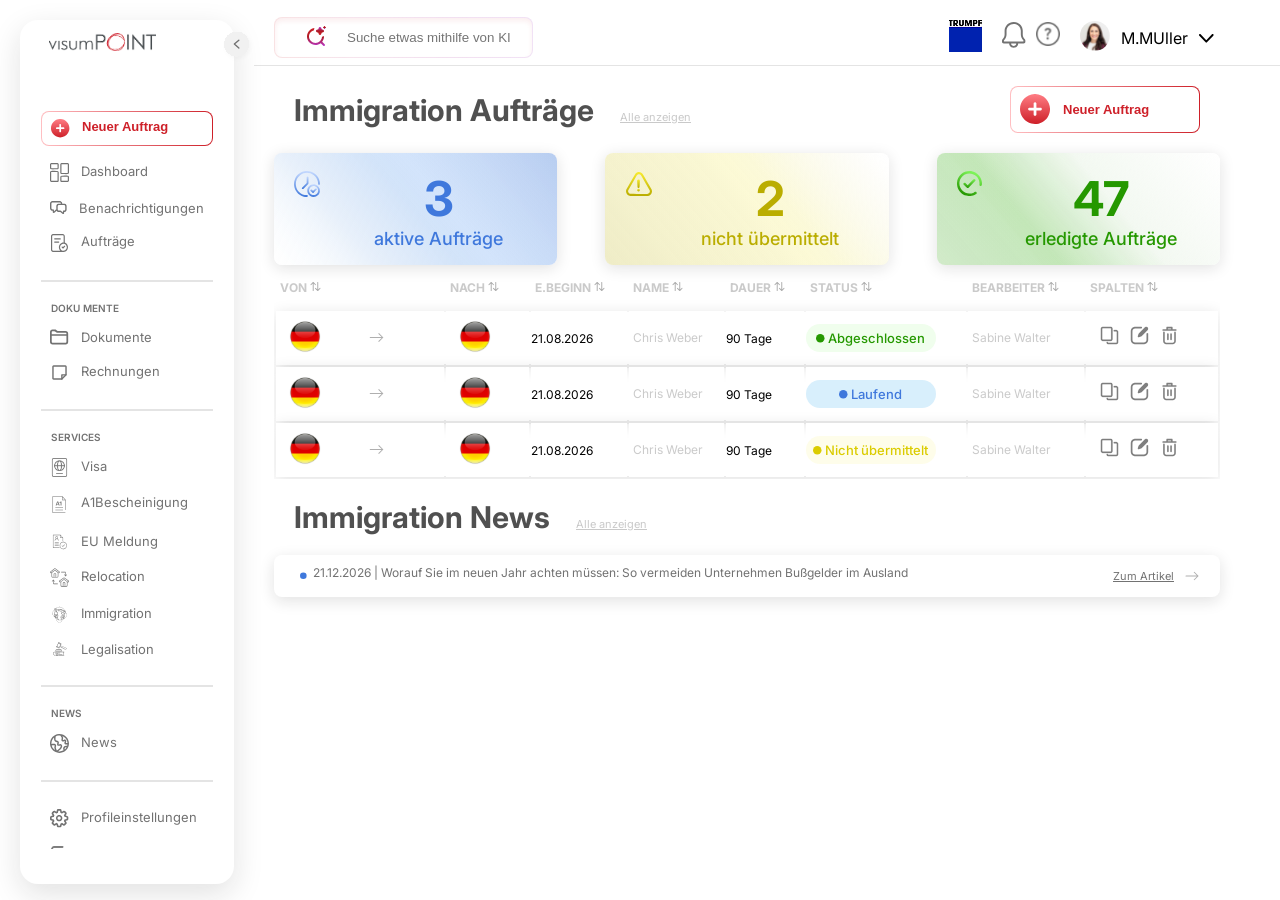
==== index.html @ 3f3a92ea "two page" ====
<!DOCTYPE html>
<html lang="en">
    <head>
        <meta charset="UTF-8">
        <meta name="viewport" content="width=device-width, initial-scale=1.0">
        <title>Visum_Point</title>
        <link rel="stylesheet" href="./assets/css/style.css">

    </head>
    <body class="inter">
        <div class="parent flex">
            <nav class="sidebar">
                <header class="flex">
                    <div class="logo"><img src="./assets/images/Title.png"
                            alt="logo">
                    </div>
                    <div class="close-logo"><img
                            src="./assets/images/closelogo.png"
                            alt="logo">
                    </div>
                    <i class="chevron"><img
                            src="./assets/images/Slider.svg"
                            alt></i>
                </header>
                <div class="menu">
                    <a href="/">
                        <button class="btn">
                            <img src="./assets/images/Vector.svg"
                                alt="dashboard">
                            <span class="ss toogle">Neuer Auftrag</span>
                        </button>
                    </a>
                    <div class="menu-links">
                        <ul>
                            <li>
                                <a href="/"><img
                                        src="./assets/images/dash.svg"
                                        alt="dashboard">
                                    <span class="ss toogle">Dashboard</span></a>
                            </li>
                            <li>
                                <a href="/"><img
                                        src="./assets/images/messages.svg"
                                        alt="dashboard">
                                    <span
                                        class="ss toogle">Benachrichtigungen</span></a>
                            </li>
                            <li>
                                <a href="/"><img
                                        src="./assets/images/checklist.svg"
                                        alt="dashboard">
                                    <span class="ss toogle">Aufträge</span></a>
                            </li>
                            <hr>
                            <p class="menu-title">DOKU <span
                                    class="toogle">MENTE</span></p>
                            <li>
                                <a href="/"><img
                                        src="./assets/images/file.svg"
                                        alt="dashboard">
                                    <span class="ss toogle">Dokumente</span></a>
                            </li>
                            <li>
                                <a href="/"><img
                                        src="./assets/images/NoteBlank.svg"
                                        alt="dashboard">
                                    <span
                                        class="ss toogle">Rechnungen</span></a>
                            </li>
                            <hr>
                            <p class="menu-title">SERVICES</p>
                            <li>
                                <a href="/"><img
                                        src="./assets/images/visabestimmungen.svg"
                                        alt="dashboard">
                                    <span class="ss toogle">Visa</span></a>
                            </li>
                            <li>
                                <a href="/"><img
                                        src="./assets/images/a1.svg"
                                        alt="dashboard">
                                    <span
                                        class="ss toogle">A1Bescheinigung</span></a>
                            </li>
                            <li>
                                <a href="/"><img
                                        src="./assets/images/eu-meldung.svg"
                                        alt="dashboard">
                                    <span class="ss toogle">EU
                                        Meldung</span></a>
                            </li>
                            <li>
                                <a href="/"><img
                                        src="./assets/images/relocation.svg"
                                        alt="dashboard">
                                    <span
                                        class="ss toogle">Relocation</span></a>
                            </li>
                            <li>
                                <a href="/"><img
                                        src="./assets/images/immigration.svg"
                                        alt="dashboard">
                                    <span
                                        class="ss toogle">Immigration</span></a>
                            </li>
                            <li>
                                <a href="/"><img
                                        src="./assets/images/legalisation.svg"
                                        alt="dashboard">
                                    <span
                                        class="ss toogle">Legalisation</span></a>
                            </li>
                            <hr>
                            <p class="menu-title">NEWS</p>
                            <li>
                                <a href="/"><img
                                        src="./assets/images/news.svg"
                                        alt="dashboard">
                                    <span class="ss toogle">News</span></a>
                            </li>

                        </ul>
                        <hr>
                        <ul>
                            <li>
                                <a href="/"><img
                                        src="./assets/images/einstellungen.svg"
                                        alt="dashboard">
                                    <span
                                        class="ss toogle">Profileinstellungen</span></a>
                            </li>
                            <li>
                                <a href="/"><img
                                        src="./assets/images/logout1.svg"
                                        alt="dashboard">
                                    <span class="ss toogle">Abmelden</span></a>
                            </li>
                        </ul>
                    </div>

                </div>
            </nav>
            <div class="container">

                <div class="search-head flex">
                    <div class="search">
                        <img class="s-img" src="./assets/images/Search-icon.svg"
                            alt="search">
                        <input class="search-field" type="text"
                            placeholder="Suche etwas mithilfe von KI">
                    </div>
                    <div class="info flex">
                        <div class="trumf">
                            <a href="/">
                                <img src="./assets/images/trump.png" alt>
                            </a>
                        </div>
                        <div class="info-icons flex">
                            <a href="/"><img src="./assets/images/Glocke.svg"
                                    alt="bell"></a>
                            <a href="/"><img src="./assets/images/FAQ.svg"
                                    alt="faq"></a>
                        </div>
                        <div class="info-bar flex">
                            <a href="/">
                                <img class="frame"
                                    src="./assets/images/Frame.svg" alt="frame">
                            </a>
                            <p>
                                M.MUller
                            </p>
                            <a href="/">
                                <img class="chev"
                                    src="./assets/images/Pfeil-unten.svg"
                                    alt="chevron">
                            </a>
                        </div>
                    </div>
                </div>
                <!-- search head end  -->
                <div class="container-content">
                    <div class="immi flex">
                        <div class="immi-text flex"><p>Immigration
                                Aufträge</p><a href="/">Alle anzeigen</a></div>
                        <div class="immi-btn">
                            <a href="/">
                                <button class="im-btn">
                                    <img src="./assets/images/Vector.svg"
                                        alt="dashboard">
                                    <span class="ss toogle">Neuer Auftrag</span>
                                </button>
                            </a>
                        </div>
                    </div>
                    <!-- cards  -->
                    <div class="cards">
                        <div class="card flex blue">
                            <div class="card-icon"><img
                                    src="./assets/images/time.svg" alt></div>
                            <div class="card-content">
                                <p class="card-num">3</p>
                                <p class="card-text">aktive Aufträge</p>
                            </div>
                        </div>
                        <div class="card flex yellow">
                            <div class="card-icon"><img
                                    src="./assets/images/actions.svg" alt></div>
                            <div class="card-content">
                                <p class="card-num">2</p>
                                <p class="card-text">nicht übermittelt</p>
                            </div>
                        </div>
                        <div class="card flex green">
                            <div class="card-icon"><img
                                    src="./assets/images/done.svg" alt></div>
                            <div class="card-content">
                                <p class="card-num">47</p>
                                <p class="card-text">erledigte Aufträge</p>
                            </div>
                        </div>
                    </div>
 <!-- cards end  -->
                <div class="table-container">

                    <table class="custom-table">

                        <thead>
                            <tr>
                                <th>VON <img src="./assets/images/sort1.svg"
                                        alt></th>
                                <th>NACH <img src="./assets/images/sort1.svg"
                                        alt></th>
                                <th>E.BEGINN <img
                                        src="./assets/images/sort1.svg"
                                        alt></th>
                                <th>NAME <img src="./assets/images/sort1.svg"
                                        alt></th>
                                <th>DAUER <img src="./assets/images/sort1.svg"
                                        alt></th>
                                <th>STATUS <img src="./assets/images/sort1.svg"
                                        alt></th>
                                <th>BEARBEITER <img
                                        src="./assets/images/sort1.svg"
                                        alt></th>
                                <th>SPALTEN <img src="./assets/images/sort1.svg"
                                        alt></th>
                            </tr>
                        </thead>

                        <tbody>

                            <tr>
                                <td class="flags">
                                    <img src="./assets/images/germany.svg"><img
                                        class="arow"
                                        src="./assets/images/arrowr.svg " alt>
                                </td>
                                <td class="flags">
                                    <img src="./assets/images/germany.svg">
                                </td>
                                <td>21.08.2026</td>
                                <td class="grey">Chris Weber</td>
                                <td>90 Tage</td>
                                <td><div class="status done"><img
                                            src="./assets/images/Ellipseg.svg"
                                            alt> Abgeschlossen</div></td>
                                <td class="grey">Sabine Walter</td>
                                <td class="actions">
                                    <i class="icon-t"><img
                                            src="./assets/images/duplicate.svg"
                                            alt="duplicate"></i>
                                    <i class="icon-t"><img
                                            src="./assets/images/edit.svg"
                                            alt="edit"></i>
                                    <i class="icon-t"><img
                                            src="./assets/images/delete.svg"
                                            alt="delete"></i>
                                </td>
                            </tr>
                            <tr>
                                <td class="flags">
                                    <img class="flag"
                                        src="./assets/images/germany.svg"><img
                                        class="arow"
                                        src="./assets/images/arrowr.svg " alt>
                                    <img src>
                                </td>
                                <td class="flags">
                                    <img src="./assets/images/germany.svg">
                                </td>
                                <td>21.08.2026</td>
                                <td class="grey">Chris Weber</td>
                                <td>90 Tage</td>
                                <td><div class="status running"><img
                                            src="./assets/images/Ellipseb.svg"
                                            alt> Laufend</div></td>
                                <td class="grey">Sabine Walter</td>
                                <td class="actions">
                                    <i class="icon-t"><img
                                            src="./assets/images/duplicate.svg"
                                            alt="duplicate"></i>
                                    <i class="icon-t"><img
                                            src="./assets/images/edit.svg"
                                            alt="edit"></i>
                                    <i class="icon-t"><img
                                            src="./assets/images/delete.svg"
                                            alt="delete"></i>
                                </td>
                            </tr>
                            <tr>
                                <td class="flags">
                                    <img src="./assets/images/germany.svg"><img
                                        class="arow"
                                        src="./assets/images/arrowr.svg " alt>
                                </td>
                                <td class="flags">
                                    <img src="./assets/images/germany.svg">
                                </td>
                                <td>21.08.2026</td>
                                <td class="grey">Chris Weber</td>
                                <td>90 Tage</td>
                                <td><div class="status pending"><img
                                            src="./assets/images/Ellipsep.svg"
                                            alt> Nicht übermittelt</div></td>
                                <td class="grey">Sabine Walter</td>
                                <td class="actions">
                                    <i class="icon-t"><img
                                            src="./assets/images/duplicate.svg"
                                            alt="duplicate"></i>
                                    <i class="icon-t"><img
                                            src="./assets/images/edit.svg"
                                            alt="edit"></i>
                                    <i class="icon-t"><img
                                            src="./assets/images/delete.svg"
                                            alt="delete"></i>
                                </td>
                            </tr>

                        </tbody>

                    </table>

                </div>
                <!-- news  -->
                <div class="immi flex">
                    <div class="immi-text flex"><p>Immigration
                            News</p><a href="/">Alle anzeigen</a></div>

                </div>
                <div class="news flex">
                    <div class="new flex">
                        <div class="news-text flex">
                        <img src="./assets/images/Ellipseb.svg" alt="">
                        <p>21.12.2026  |  Worauf Sie im neuen Jahr achten müssen: So vermeiden Unternehmen Bußgelder im Ausland </p>
                    </div>
                    <div class="news-link"><p>Zum Artikel</p><img src="./assets/images/arrowr.svg" alt=""></div>
                    </div>
                </div>
                </div>
               
            </div>
        </div>
    </body>
    <script src="./assets/js/script.js"></script>
</html>
---- assets/css/style.css ----
@import url("https://fonts.googleapis.com/css2?family=Inter:ital,opsz,wght@0,14..32,100..900;1,14..32,100..900&family=Work+Sans:ital,wght@0,100..900;1,100..900&display=swap");

* {
  padding: 0;
  margin: 0;
  box-sizing: border-box;
}
.flex {
  display: flex;
}
a {
  text-decoration: none;
}
/* Center alignment */
.center {
  text-align: center;
}
.inter {
  font-family: "Inter", sans-serif;
}
.sm {
  font-size: 14px;
}
.md {
  font-size: 16px;
}
.ss {
  font-size: 13px;
}
.work-sans {
  font-family: "Work Sans", sans-serif;
}
.main {
  max-width: 590px;
  margin: auto;
  min-height: 100vh;
  padding: 80px 0;
}
.form-logo {
  padding-bottom: 56px;
}
.f-login {
  padding: 48px 48px 40px 48px;
  box-shadow: 0 4px 15px #16161620;
  border-radius: 16px;
  display: flex;
  flex-direction: column;
  gap: 24px;
  background-color: #ffffff79;
}
.form-logo,
.links {
  text-align: center;
}
.links {
  padding-top: 40px;
  justify-content: center;
  align-items: center;
  gap: 10px;
  display: flex;
}
.links a {
  color: #454a54;
}
.links img {
  width: 3px;
  height: 3px;
}
.label {
  padding-bottom: 8px;
  color: #4e5356;
  justify-content: space-between;
}
.input-field {
  padding: 12px 48px;
  border: 1px solid #4e535613;
  border-radius: 6px;
  width: 100%;
  color: #4e535613;
}
.inp-icon {
  position: absolute;
  padding: 12px 16px;
}
.forget {
  color: #ce1126;
}
.reg {
  color: #4e5356;
}
.login {
  background-color: #ce1126;
  color: #fff;
  padding: 12px 0;
  border: none;
  border-radius: 8px;
  font-weight: 700;
  font-size: 16px;
}
.form-check {
  gap: 8px;
}
input[type="checkbox"] {
  accent-color: #ce1126;
}
/* trumf page css  */

/* side bar css  */
.parent {
  width: 100%;
}
.sidebar {
  margin: 20px;
  position: fixed;
  left: 0;
  transition: 0.3s;
  width: 214px;
  height: 96%;
  background-color: #ffffff;
  border-radius: 18px;
  box-shadow: 0 10px 30px #16161620;
  /* overflow: auto; */
}
/* close side bar css  */
.sidebar.close {
  width: 65px;
}
.sidebar.close hr {
  margin: 18px 16px;
}
.sidebar.close .toogle {
  display: none;
}
.sidebar.close .menu-title {
  text-align: center;
  padding: 0;
}
.sidebar.close .menu {
  padding: 0;
}
.sidebar.close .btn {
  border: 0;
  gap: 0;
  padding: 0;
  justify-content: center;
}
.sidebar.close li a {
  justify-content: center;
}
.chevron {
  cursor: pointer;
  transition: 0.3s;
}
.close-logo {
  display: none;
}
.sidebar.close .close-logo {
  display: block;
  padding: 13px 19px;
  width: 27px;
}
.sidebar.close .logo {
  display: none;
}
.sidebar.close .chevron {
  transform: rotate(50%);
}
.logo img {
  padding: 13px 0 0 29px;
  width: 136px;
}
.sidebar .chevron {
  position: absolute;
  right: -13px;
  top: 2.5%;
  transform: translateY(-50%);

  width: 25px;
  height: 25px;
}
.menu {
  padding: 0 21px;
  height: calc(100% - 70px);
  overflow-y: auto;
  scrollbar-width: none;
}
.btn {
  width: 100%;
  color: #ce2029;
  display: flex;
  gap: 12px;
  padding: 7px 9px;
  font-size: 13px;
  font-weight: 600;
  border: 1px solid transparent;
  border-radius: 8px;
  background:
    linear-gradient(#fff, #fff) padding-box,
    linear-gradient(90deg, #ffbfc2, #e76f76, #ce2029) border-box;

  background-color: #ffffff;
  margin-top: 56px;
  margin-bottom: 10px;
}
.btn img {
  width: 19px;
}
li {
  list-style: none;
}
.menu-links ul li {
  padding: 7px 9px;
  margin-bottom: 3.5px;
}
.menu-links ul li a {
  display: flex;
  gap: 12px;
  color: #727272;
  font-size: 13px;
}
.menu-links ul li a img {
  width: 19px;
}
hr {
  border: 1px solid #e4e4e4;
  margin: 20px 0;
}
.menu-title {
  color: #727272;
  font-size: 10px;
  font-weight: 600;
  margin-bottom: 8px;
  padding-left: 10px;
}
.container {
  margin-left: 254px;
  width: 100%;
  
}
.sidebar.close ~ .container {
  margin-left: 100px;
}
.search-head {
  min-width: 425px;
  justify-content: space-between;
  align-items: center;
  padding: 17px 66px 7px 20px;
  border-bottom: 1px solid #e4e4e4;
}
.container-content {
  padding: 0 60px 0 20px;
}
.search-field {
  width: 100%;

  padding: 12px 16px 12px 72px;
  border-radius: 8px;
  border: 1px solid transparent;
  background:
    linear-gradient(#fff, #fff) padding-box,
    linear-gradient(90deg, #ce202921, #af196e1e, #9f168f22, #9013b220)
      border-box;
  box-shadow: inset 0 3px 5px #ce202913;
}
.search {
  position: relative;
}

.search img {
  position: absolute;
  padding: 8px 0 0 30px;
}
.info {
  gap: 20px;
  align-items: center;
}
.info-icons {
  gap: 10px;
}
.info-icons img {
  width: 24px;
}
.trump img {
  width: 33px;
}
.info-bar {
  gap: 11px;
  align-items: center;
}
.chev {
  width: 15px;
}
.frame {
  width: 30px;
}
.im-btn {
  align-items: center;
  width: 190px;
  color: #ce2029;
  display: flex;
  gap: 12px;
  padding: 7px 9px;
  font-size: 17px;
  font-weight: 800;
  border: 1px solid transparent;
  border-radius: 8px;
  background:
    linear-gradient(#fff, #fff) padding-box,
    linear-gradient(90deg, #ffbfc2, #e76f76, #ce2029) border-box;

  background-color: #ffffff;
}
.immi-text {
  gap: 26px;
  align-items: baseline;
}
.immi-text p{
  font-size: 30px;
  font-weight: 700;
  color: #505050;
}
.immi-text a{
  font-size: 11px;
  line-height: 150%;
  color: #72727261;
  text-decoration: underline;
}
.im-btn img {
  width: 31px;
}

.immi {
  align-items: center;
  justify-content: space-between;
  padding: 20px;
}
/* cards */
.cards{
    display:flex;
    gap:48px;
    width: 100%;
}
.card{
    width: 33.33%;
    background:#fff;
    box-shadow: 0 3px 15px #16161620;
    border-radius:8px;
    
}
.blue{
   background: linear-gradient(50deg, #ffffff 0%, #9fc9e52b 50%, #3f92ca09 90%)padding-box,
   linear-gradient(50deg,#ffffff 0%,#DFE9FA 27%,#DCE9FF 59%,#BCCFF2 100%) border-box;
}
.yellow{
    background: linear-gradient(50deg, #c3bb4e10 0%, #fff7830f 62%, #ffffff 100%)padding-box,
    linear-gradient(50deg,#baae0030 0%,#f2e96d3f 56%,#ebe8c24f 91%,#ffffff 100%) border-box;
}
.green{
    background: linear-gradient(50deg, #1967010a 0%, #1f790409 25%,#2f90120f 60%, #ffffff 100%)padding-box,
    linear-gradient(50deg,#35ac0e30 0%,#55be3550 33%,#a6e59100 61%,#ffffff 100%) border-box;
}
.card-content{
    width: 100%;
    text-align: center;
    padding: 16px 0;
    margin-right: 40px;
}
.card-icon{
    padding:18px 40px 0 20px ;
}
.blue .card-num{
    font-size: 48px;
    font-weight: 700;
    color: #3F78DC;
}
.yellow .card-num{
    font-size: 48px;
    font-weight: 700;
    color: #BAAD00;
}
.blue .card-text{
    font-size: 18px;
    font-weight: 500;
    color: #3F78DC;
}
.yellow .card-text{
    font-size: 18px;
    font-weight: 500;
    color: #BAAD00;
}
.green .card-num{
    font-size: 48px;
    font-weight: 700;
    color: #259800;
}
.green .card-text{
    font-size: 18px;
    font-weight: 500;
    color: #259800;
}

/* table  */

.table-container{
    font-family: 'Inter', sans-serif;
    font-size: 12px;
overflow-x:auto;
}

/* table */

.custom-table{
width:100%;
border-collapse:separate;

min-width:900px;
}

/* header */

.custom-table thead th,.grey{
text-align:left;
line-height: 150%;
color:#72727260;
padding: 12px 4px;
}

/* rows */
.custom-table tbody{
    border: none;
}
.custom-table tbody tr{
background:#fff;
box-shadow: 0 3px 15px #16161620;
border-radius:4px;
}

.custom-table td{
border: none;
vertical-align:middle;
}

/* flags */

.flags img{
width:67px;
}
.arow{width: 25px;
height: 25px;
margin-bottom: 10px;
color: #454a54;}
.arow svg{stroke: #727272;}
.flags{
    
    align-items: center;
}
/* status */

.status{
padding:6px 0px;
width: 130px;
border-radius:20px;
font-size:13px;
font-weight:500;
text-align: center;
}

.done{
background:#F0FEED;
color:#259800;
}

.running{
background:#D8EFFC;
color:#3F78DC;
}

.pending{
background:#fdfbd888;
color:#DBCC00;
}

/* actions */
.actions{
display:flex;
padding: 14px;
gap: 10px;}
.actions .icon-t{

cursor:pointer;
font-size:21px;

}
.news{
    padding: 9px 16px 9px 26px;
    
    box-shadow: 0 4px 15px #16161620;
    display: flex;
    flex-direction: column;
    gap: 9px;
    border-radius: 8px;
}
.new{
    justify-content: space-between;
}
.news-text{
    font-size: 12px;
    color: #727272;
    line-height: 150%;
    gap: 6px;
}
.news-text img{
    width: 7px;
}
.news-link{
    display:flex;
    align-items: center;
    gap: 6px;
    color: #727272;
    font-size: 11px;
    text-decoration: underline;
}
/* responsive */

@media (max-width:768px){

.custom-table{
min-width:700px;
}

}
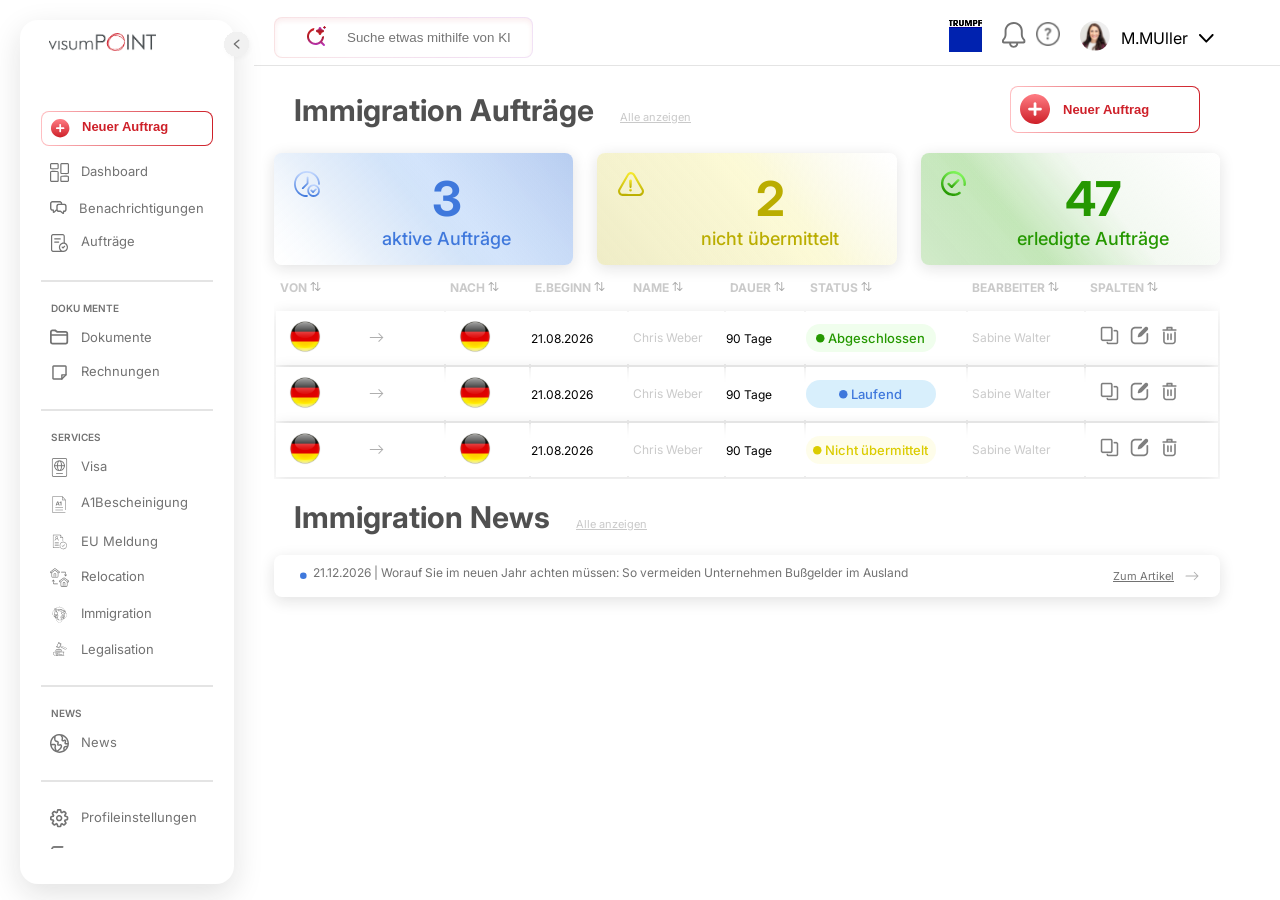
==== commit 325f1d34: "one complete" ====
--- a/index.html
+++ b/index.html
@@ -143,6 +143,9 @@
             <div class="container">
 
                 <div class="search-head flex">
+                    <div class="menu-toggle">
+    <img src="./assets/images/menu.svg" alt="menu">
+</div>
                     <div class="search">
                         <img class="s-img" src="./assets/images/Search-icon.svg"
                             alt="search">
--- a/assets/css/style.css
+++ b/assets/css/style.css
@@ -232,13 +232,14 @@
   margin-bottom: 8px;
   padding-left: 10px;
 }
-.container {
-  margin-left: 254px;
-  width: 100%;
-  
-}
-.sidebar.close ~ .container {
-  margin-left: 100px;
+.container{
+  margin-left:254px;
+  width:calc(100% - 254px);
+  transition:0.3s;
+}
+.sidebar.close ~ .container{
+  margin-left:100px;
+  width:calc(100% - 100px);
 }
 .search-head {
   min-width: 425px;
@@ -336,16 +337,18 @@
 }
 /* cards */
 .cards{
-    display:flex;
-    gap:48px;
-    width: 100%;
-}
+display:flex;
+gap:24px;
+width:100%;
+flex-wrap:wrap;
+}
+
 .card{
-    width: 33.33%;
-    background:#fff;
-    box-shadow: 0 3px 15px #16161620;
-    border-radius:8px;
-    
+flex:1;
+min-width:220px;
+background:#fff;
+box-shadow:0 3px 15px #16161620;
+border-radius:8px;
 }
 .blue{
    background: linear-gradient(50deg, #ffffff 0%, #9fc9e52b 50%, #3f92ca09 90%)padding-box,
@@ -405,6 +408,10 @@
     font-family: 'Inter', sans-serif;
     font-size: 12px;
 overflow-x:auto;
+}
+.table-container{
+overflow-x:auto;
+-webkit-overflow-scrolling:touch;
 }
 
 /* table */
@@ -520,7 +527,44 @@
     font-size: 11px;
     text-decoration: underline;
 }
+.sidebar{
+transition:0.3s;
+}
 /* responsive */
+.menu-toggle{
+display:none;
+cursor:pointer;
+}
+
+.menu-toggle img{
+width:26px;
+}
+
+@media (max-width:768px){
+
+.menu-toggle{
+display:block;
+}
+
+.sidebar{
+left:0;
+top:0;
+height:100vh;
+transform:translateX(-100%);
+z-index:1000;
+}
+
+.sidebar.active{
+transform:translateX(0);
+}
+
+
+.container{
+margin-left:0;
+width:100%;
+}
+
+}
 
 @media (max-width:768px){
 
@@ -528,4 +572,71 @@
 min-width:700px;
 }
 
+}
+@media (max-width:768px){
+
+.search-head{
+flex-wrap:wrap;
+gap:10px;
+}
+
+.search{
+width:100%;
+}
+
+.search-field{
+width:100%;
+}
+
+.info{
+width:100%;
+justify-content:flex-end;
+}
+
+}
+@media (max-width:768px){
+
+.cards{
+flex-direction:column;
+gap:16px;
+}
+
+.card{
+width:100%;
+}
+
+.card-content{
+margin-right:0;
+}
+
+}
+@media (max-width:900px){
+
+.new{
+flex-direction:column;
+gap:10px;
+align-items:flex-start;
+}
+
+.news-link{
+align-self:flex-start;
+}
+
+}
+@media (max-width:768px){
+
+.container-content{
+padding:0 20px;
+}
+
+.immi{
+flex-direction:column;
+align-items:flex-start;
+gap:10px;
+}
+
+.immi-text p{
+font-size:22px;
+}
+
 }
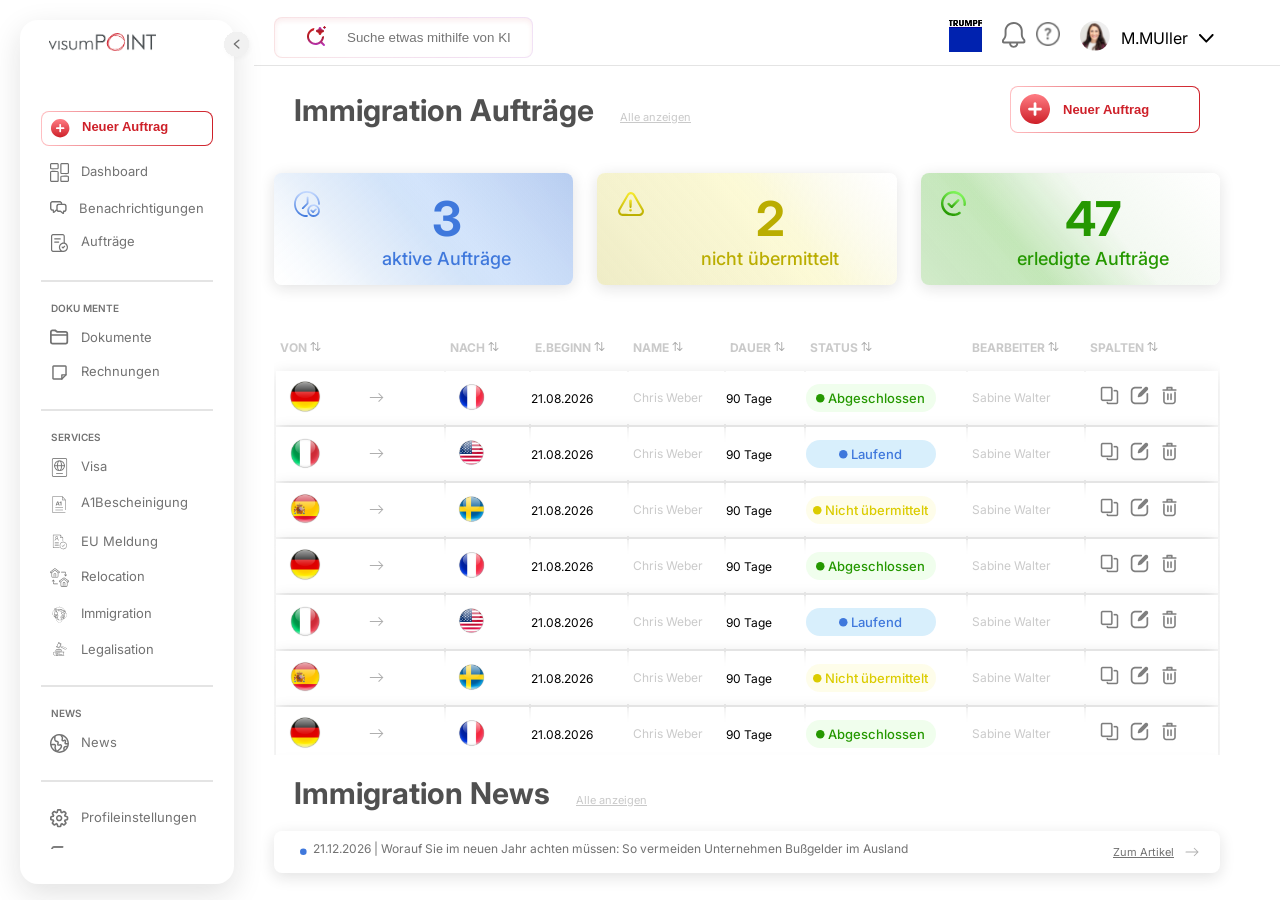
==== commit 531e75fa: "second page" ====
--- a/index.html
+++ b/index.html
@@ -144,12 +144,12 @@
 
                 <div class="search-head flex">
                     <div class="menu-toggle">
-    <img src="./assets/images/menu.svg" alt="menu">
-</div>
+                        <img src="./assets/images/menu.svg" alt="menu">
+                    </div>
                     <div class="search">
                         <img class="s-img" src="./assets/images/Search-icon.svg"
                             alt="search">
-                        <input class="search-field" type="text"
+                        <input id="searchInput" class="search-field" type="text"
                             placeholder="Suche etwas mithilfe von KI">
                     </div>
                     <div class="info flex">
@@ -222,145 +222,349 @@
                             </div>
                         </div>
                     </div>
- <!-- cards end  -->
-                <div class="table-container">
-
-                    <table class="custom-table">
-
-                        <thead>
-                            <tr>
-                                <th>VON <img src="./assets/images/sort1.svg"
-                                        alt></th>
-                                <th>NACH <img src="./assets/images/sort1.svg"
-                                        alt></th>
-                                <th>E.BEGINN <img
-                                        src="./assets/images/sort1.svg"
-                                        alt></th>
-                                <th>NAME <img src="./assets/images/sort1.svg"
-                                        alt></th>
-                                <th>DAUER <img src="./assets/images/sort1.svg"
-                                        alt></th>
-                                <th>STATUS <img src="./assets/images/sort1.svg"
-                                        alt></th>
-                                <th>BEARBEITER <img
-                                        src="./assets/images/sort1.svg"
-                                        alt></th>
-                                <th>SPALTEN <img src="./assets/images/sort1.svg"
-                                        alt></th>
-                            </tr>
-                        </thead>
-
-                        <tbody>
-
-                            <tr>
-                                <td class="flags">
-                                    <img src="./assets/images/germany.svg"><img
-                                        class="arow"
-                                        src="./assets/images/arrowr.svg " alt>
-                                </td>
-                                <td class="flags">
-                                    <img src="./assets/images/germany.svg">
-                                </td>
-                                <td>21.08.2026</td>
-                                <td class="grey">Chris Weber</td>
-                                <td>90 Tage</td>
-                                <td><div class="status done"><img
-                                            src="./assets/images/Ellipseg.svg"
-                                            alt> Abgeschlossen</div></td>
-                                <td class="grey">Sabine Walter</td>
-                                <td class="actions">
-                                    <i class="icon-t"><img
-                                            src="./assets/images/duplicate.svg"
-                                            alt="duplicate"></i>
-                                    <i class="icon-t"><img
-                                            src="./assets/images/edit.svg"
-                                            alt="edit"></i>
-                                    <i class="icon-t"><img
-                                            src="./assets/images/delete.svg"
-                                            alt="delete"></i>
-                                </td>
-                            </tr>
-                            <tr>
-                                <td class="flags">
-                                    <img class="flag"
-                                        src="./assets/images/germany.svg"><img
-                                        class="arow"
-                                        src="./assets/images/arrowr.svg " alt>
-                                    <img src>
-                                </td>
-                                <td class="flags">
-                                    <img src="./assets/images/germany.svg">
-                                </td>
-                                <td>21.08.2026</td>
-                                <td class="grey">Chris Weber</td>
-                                <td>90 Tage</td>
-                                <td><div class="status running"><img
-                                            src="./assets/images/Ellipseb.svg"
-                                            alt> Laufend</div></td>
-                                <td class="grey">Sabine Walter</td>
-                                <td class="actions">
-                                    <i class="icon-t"><img
-                                            src="./assets/images/duplicate.svg"
-                                            alt="duplicate"></i>
-                                    <i class="icon-t"><img
-                                            src="./assets/images/edit.svg"
-                                            alt="edit"></i>
-                                    <i class="icon-t"><img
-                                            src="./assets/images/delete.svg"
-                                            alt="delete"></i>
-                                </td>
-                            </tr>
-                            <tr>
-                                <td class="flags">
-                                    <img src="./assets/images/germany.svg"><img
-                                        class="arow"
-                                        src="./assets/images/arrowr.svg " alt>
-                                </td>
-                                <td class="flags">
-                                    <img src="./assets/images/germany.svg">
-                                </td>
-                                <td>21.08.2026</td>
-                                <td class="grey">Chris Weber</td>
-                                <td>90 Tage</td>
-                                <td><div class="status pending"><img
-                                            src="./assets/images/Ellipsep.svg"
-                                            alt> Nicht übermittelt</div></td>
-                                <td class="grey">Sabine Walter</td>
-                                <td class="actions">
-                                    <i class="icon-t"><img
-                                            src="./assets/images/duplicate.svg"
-                                            alt="duplicate"></i>
-                                    <i class="icon-t"><img
-                                            src="./assets/images/edit.svg"
-                                            alt="edit"></i>
-                                    <i class="icon-t"><img
-                                            src="./assets/images/delete.svg"
-                                            alt="delete"></i>
-                                </td>
-                            </tr>
-
-                        </tbody>
-
-                    </table>
-
+                    <!-- cards end  -->
+                    <div class="table-container">
+
+                        <table class="custom-table">
+
+                            <thead>
+                                <tr>
+                                    <th>VON <img src="./assets/images/sort1.svg"
+                                            alt></th>
+                                    <th>NACH <img
+                                            src="./assets/images/sort1.svg"
+                                            alt></th>
+                                    <th>E.BEGINN <img
+                                            src="./assets/images/sort1.svg"
+                                            alt></th>
+                                    <th>NAME <img
+                                            src="./assets/images/sort1.svg"
+                                            alt></th>
+                                    <th>DAUER <img
+                                            src="./assets/images/sort1.svg"
+                                            alt></th>
+                                    <th>STATUS <img
+                                            src="./assets/images/sort1.svg"
+                                            alt></th>
+                                    <th>BEARBEITER <img
+                                            src="./assets/images/sort1.svg"
+                                            alt></th>
+                                    <th>SPALTEN <img
+                                            src="./assets/images/sort1.svg"
+                                            alt></th>
+                                </tr>
+                            </thead>
+
+                            <tbody>
+
+                                <tr>
+                                    <td class="flags">
+                                        <img
+                                            src="./assets/images/germany.svg"><img
+                                            class="arow"
+                                            src="./assets/images/arrowr.svg "
+                                            alt>
+                                    </td>
+                                    <td class="flags">
+                                        <img
+                                            src="./assets/images/france_round.svg">
+                                    </td>
+                                    <td>21.08.2026</td>
+                                    <td class="grey">Chris Weber</td>
+                                    <td>90 Tage</td>
+                                    <td><div class="status done"><img
+                                                src="./assets/images/Ellipseg.svg"
+                                                alt> Abgeschlossen</div></td>
+                                    <td class="grey">Sabine Walter</td>
+                                    <td class="actions">
+                                        <i class="icon-t"><img
+                                                src="./assets/images/duplicate.svg"
+                                                alt="duplicate"></i>
+                                        <i class="icon-t"><img
+                                                src="./assets/images/edit.svg"
+                                                alt="edit"></i>
+                                        <i class="icon-t"><img
+                                                src="./assets/images/delete.svg"
+                                                alt="delete"></i>
+                                    </td>
+                                </tr>
+
+                                <tr>
+                                    <td class="flags">
+                                        <img class="flag"
+                                            src="./assets/images/italy.svg"><img
+                                            class="arow"
+                                            src="./assets/images/arrowr.svg "
+                                            alt>
+                                        <img src>
+                                    </td>
+                                    <td class="flags">
+                                        <img src="./assets/images/united.svg">
+                                    </td>
+                                    <td>21.08.2026</td>
+                                    <td class="grey">Chris Weber</td>
+                                    <td>90 Tage</td>
+                                    <td><div class="status running"><img
+                                                src="./assets/images/Ellipseb.svg"
+                                                alt> Laufend</div></td>
+                                    <td class="grey">Sabine Walter</td>
+                                    <td class="actions">
+                                        <i class="icon-t"><img
+                                                src="./assets/images/duplicate.svg"
+                                                alt="duplicate"></i>
+                                        <i class="icon-t"><img
+                                                src="./assets/images/edit.svg"
+                                                alt="edit"></i>
+                                        <i class="icon-t"><img
+                                                src="./assets/images/delete.svg"
+                                                alt="delete"></i>
+                                    </td>
+                                </tr>
+                                <tr>
+                                    <td class="flags">
+                                        <img
+                                            src="./assets/images/spain.svg"><img
+                                            class="arow"
+                                            src="./assets/images/arrowr.svg "
+                                            alt>
+                                    </td>
+                                    <td class="flags">
+                                        <img src="./assets/images/sweden.svg">
+                                    </td>
+                                    <td>21.08.2026</td>
+                                    <td class="grey">Chris Weber</td>
+                                    <td>90 Tage</td>
+                                    <td><div class="status pending"><img
+                                                src="./assets/images/Ellipsep.svg"
+                                                alt> Nicht
+                                            übermittelt</div></td>
+                                    <td class="grey">Sabine Walter</td>
+                                    <td class="actions">
+                                        <i class="icon-t"><img
+                                                src="./assets/images/duplicate.svg"
+                                                alt="duplicate"></i>
+                                        <i class="icon-t"><img
+                                                src="./assets/images/edit.svg"
+                                                alt="edit"></i>
+                                        <i class="icon-t"><img
+                                                src="./assets/images/delete.svg"
+                                                alt="delete"></i>
+                                    </td>
+                                </tr>
+                                <tr>
+                                    <td class="flags">
+                                        <img
+                                            src="./assets/images/germany.svg"><img
+                                            class="arow"
+                                            src="./assets/images/arrowr.svg "
+                                            alt>
+                                    </td>
+                                    <td class="flags">
+                                        <img
+                                            src="./assets/images/france_round.svg">
+                                    </td>
+                                    <td>21.08.2026</td>
+                                    <td class="grey">Chris Weber</td>
+                                    <td>90 Tage</td>
+                                    <td><div class="status done"><img
+                                                src="./assets/images/Ellipseg.svg"
+                                                alt> Abgeschlossen</div></td>
+                                    <td class="grey">Sabine Walter</td>
+                                    <td class="actions">
+                                        <i class="icon-t"><img
+                                                src="./assets/images/duplicate.svg"
+                                                alt="duplicate"></i>
+                                        <i class="icon-t"><img
+                                                src="./assets/images/edit.svg"
+                                                alt="edit"></i>
+                                        <i class="icon-t"><img
+                                                src="./assets/images/delete.svg"
+                                                alt="delete"></i>
+                                    </td>
+                                </tr>
+
+                                <tr>
+                                    <td class="flags">
+                                        <img class="flag"
+                                            src="./assets/images/italy.svg"><img
+                                            class="arow"
+                                            src="./assets/images/arrowr.svg "
+                                            alt>
+                                        <img src>
+                                    </td>
+                                    <td class="flags">
+                                        <img src="./assets/images/united.svg">
+                                    </td>
+                                    <td>21.08.2026</td>
+                                    <td class="grey">Chris Weber</td>
+                                    <td>90 Tage</td>
+                                    <td><div class="status running"><img
+                                                src="./assets/images/Ellipseb.svg"
+                                                alt> Laufend</div></td>
+                                    <td class="grey">Sabine Walter</td>
+                                    <td class="actions">
+                                        <i class="icon-t"><img
+                                                src="./assets/images/duplicate.svg"
+                                                alt="duplicate"></i>
+                                        <i class="icon-t"><img
+                                                src="./assets/images/edit.svg"
+                                                alt="edit"></i>
+                                        <i class="icon-t"><img
+                                                src="./assets/images/delete.svg"
+                                                alt="delete"></i>
+                                    </td>
+                                </tr>
+                                <tr>
+                                    <td class="flags">
+                                        <img
+                                            src="./assets/images/spain.svg"><img
+                                            class="arow"
+                                            src="./assets/images/arrowr.svg "
+                                            alt>
+                                    </td>
+                                    <td class="flags">
+                                        <img src="./assets/images/sweden.svg">
+                                    </td>
+                                    <td>21.08.2026</td>
+                                    <td class="grey">Chris Weber</td>
+                                    <td>90 Tage</td>
+                                    <td><div class="status pending"><img
+                                                src="./assets/images/Ellipsep.svg"
+                                                alt> Nicht
+                                            übermittelt</div></td>
+                                    <td class="grey">Sabine Walter</td>
+                                    <td class="actions">
+                                        <i class="icon-t"><img
+                                                src="./assets/images/duplicate.svg"
+                                                alt="duplicate"></i>
+                                        <i class="icon-t"><img
+                                                src="./assets/images/edit.svg"
+                                                alt="edit"></i>
+                                        <i class="icon-t"><img
+                                                src="./assets/images/delete.svg"
+                                                alt="delete"></i>
+                                    </td>
+                                </tr>
+                                <tr>
+                                    <td class="flags">
+                                        <img
+                                            src="./assets/images/germany.svg"><img
+                                            class="arow"
+                                            src="./assets/images/arrowr.svg "
+                                            alt>
+                                    </td>
+                                    <td class="flags">
+                                        <img
+                                            src="./assets/images/france_round.svg">
+                                    </td>
+                                    <td>21.08.2026</td>
+                                    <td class="grey">Chris Weber</td>
+                                    <td>90 Tage</td>
+                                    <td><div class="status done"><img
+                                                src="./assets/images/Ellipseg.svg"
+                                                alt> Abgeschlossen</div></td>
+                                    <td class="grey">Sabine Walter</td>
+                                    <td class="actions">
+                                        <i class="icon-t"><img
+                                                src="./assets/images/duplicate.svg"
+                                                alt="duplicate"></i>
+                                        <i class="icon-t"><img
+                                                src="./assets/images/edit.svg"
+                                                alt="edit"></i>
+                                        <i class="icon-t"><img
+                                                src="./assets/images/delete.svg"
+                                                alt="delete"></i>
+                                    </td>
+                                </tr>
+
+                                <tr>
+                                    <td class="flags">
+                                        <img class="flag"
+                                            src="./assets/images/italy.svg"><img
+                                            class="arow"
+                                            src="./assets/images/arrowr.svg "
+                                            alt>
+                                        <img src>
+                                    </td>
+                                    <td class="flags">
+                                        <img src="./assets/images/united.svg">
+                                    </td>
+                                    <td>21.08.2026</td>
+                                    <td class="grey">Chris Weber</td>
+                                    <td>90 Tage</td>
+                                    <td><div class="status running"><img
+                                                src="./assets/images/Ellipseb.svg"
+                                                alt> Laufend</div></td>
+                                    <td class="grey">Sabine Walter</td>
+                                    <td class="actions">
+                                        <i class="icon-t"><img
+                                                src="./assets/images/duplicate.svg"
+                                                alt="duplicate"></i>
+                                        <i class="icon-t"><img
+                                                src="./assets/images/edit.svg"
+                                                alt="edit"></i>
+                                        <i class="icon-t"><img
+                                                src="./assets/images/delete.svg"
+                                                alt="delete"></i>
+                                    </td>
+                                </tr>
+                                <tr>
+                                    <td class="flags">
+                                        <img
+                                            src="./assets/images/spain.svg"><img
+                                            class="arow"
+                                            src="./assets/images/arrowr.svg "
+                                            alt>
+                                    </td>
+                                    <td class="flags">
+                                        <img src="./assets/images/sweden.svg">
+                                    </td>
+                                    <td>21.08.2026</td>
+                                    <td class="grey">Chris Weber</td>
+                                    <td>90 Tage</td>
+                                    <td><div class="status pending"><img
+                                                src="./assets/images/Ellipsep.svg"
+                                                alt> Nicht
+                                            übermittelt</div></td>
+                                    <td class="grey">Sabine Walter</td>
+                                    <td class="actions">
+                                        <i class="icon-t"><img
+                                                src="./assets/images/duplicate.svg"
+                                                alt="duplicate"></i>
+                                        <i class="icon-t"><img
+                                                src="./assets/images/edit.svg"
+                                                alt="edit"></i>
+                                        <i class="icon-t"><img
+                                                src="./assets/images/delete.svg"
+                                                alt="delete"></i>
+                                    </td>
+                                </tr>
+
+                            </tbody>
+
+                        </table>
+
+                    </div>
+                    <!-- news  -->
+                    <div class="immi flex">
+                        <div class="immi-text flex"><p>Immigration
+                                News</p><a href="/">Alle anzeigen</a></div>
+
+                    </div>
+                    <div class="news flex">
+                        <div class="new flex">
+                            <div class="news-text flex">
+                                <img src="./assets/images/Ellipseb.svg" alt>
+                                <p>21.12.2026 | Worauf Sie im neuen Jahr achten
+                                    müssen: So vermeiden Unternehmen Bußgelder
+                                    im Ausland </p>
+                            </div>
+                            <div class="news-link"><p>Zum Artikel</p><img
+                                    src="./assets/images/arrowr.svg" alt></div>
+                        </div>
+                    </div>
                 </div>
-                <!-- news  -->
-                <div class="immi flex">
-                    <div class="immi-text flex"><p>Immigration
-                            News</p><a href="/">Alle anzeigen</a></div>
-
-                </div>
-                <div class="news flex">
-                    <div class="new flex">
-                        <div class="news-text flex">
-                        <img src="./assets/images/Ellipseb.svg" alt="">
-                        <p>21.12.2026  |  Worauf Sie im neuen Jahr achten müssen: So vermeiden Unternehmen Bußgelder im Ausland </p>
-                    </div>
-                    <div class="news-link"><p>Zum Artikel</p><img src="./assets/images/arrowr.svg" alt=""></div>
-                    </div>
-                </div>
-                </div>
-               
+
             </div>
         </div>
     </body>
--- a/assets/css/style.css
+++ b/assets/css/style.css
@@ -341,6 +341,7 @@
 gap:24px;
 width:100%;
 flex-wrap:wrap;
+padding: 20px 0;
 }
 
 .card{
@@ -410,6 +411,9 @@
 overflow-x:auto;
 }
 .table-container{
+    padding: 20px 0;
+     max-height: 450px;   /* fixed height */
+    overflow-y: auto;    /* vertical scroll */
 overflow-x:auto;
 -webkit-overflow-scrolling:touch;
 }
@@ -500,7 +504,7 @@
 }
 .news{
     padding: 9px 16px 9px 26px;
-    
+    margin-bottom: 20px;
     box-shadow: 0 4px 15px #16161620;
     display: flex;
     flex-direction: column;
@@ -539,7 +543,30 @@
 .menu-toggle img{
 width:26px;
 }
-
+.services{display:flex;
+flex-wrap: wrap;
+gap:33px;
+}
+.service{text-align: center;
+padding: 15px 0 20px 0;
+display: flex;
+flex-direction: column;
+gap: 5px;
+border: 1px solid #E4E4E4;
+box-shadow: 0 4px 12px #00000009;
+width: 23%;
+border-radius: 8px;
+}
+.service p{
+    font-family: 'work-sans', sans-serif;
+    font-size: 17px;
+    font-weight: 700;
+}
+
+.service img{
+    margin: auto;
+    width: 34px;
+}
 @media (max-width:768px){
 
 .menu-toggle{
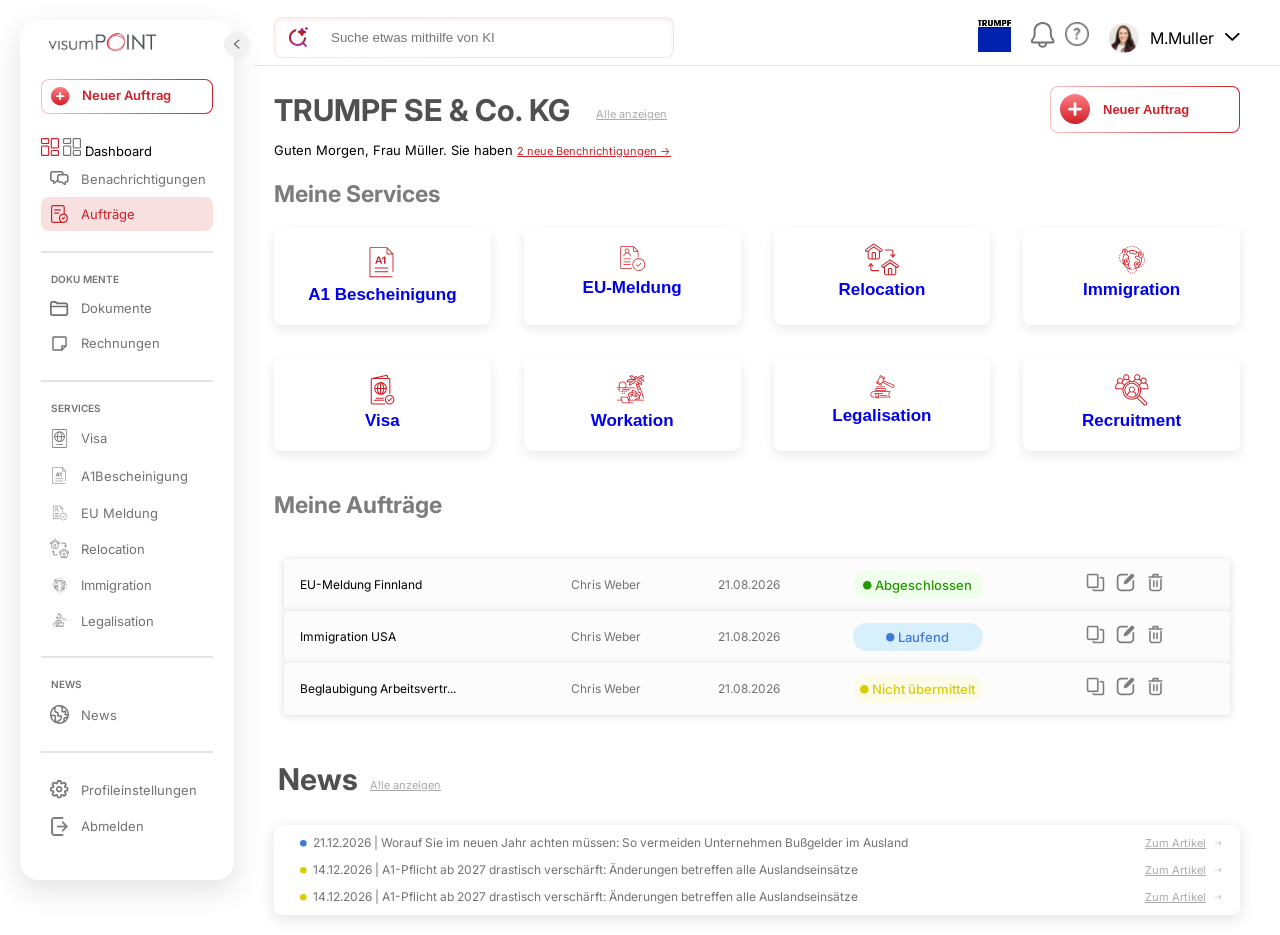
==== commit 61f5b97b: "All things done." ====
--- a/index.html
+++ b/index.html
@@ -1,572 +1,545 @@
-<!DOCTYPE html>
+<!doctype html>
 <html lang="en">
-    <head>
-        <meta charset="UTF-8">
-        <meta name="viewport" content="width=device-width, initial-scale=1.0">
-        <title>Visum_Point</title>
-        <link rel="stylesheet" href="./assets/css/style.css">
+  <head>
+    <meta charset="UTF-8" />
+    <meta name="viewport" content="width=device-width, initial-scale=1.0" />
+    <title>Visum_Point</title>
+    <link rel="stylesheet" href="./assets/css/style.css?v=1" />
+  </head>
+  <body class="inter">
+    <div class="parent flex">
+      <nav class="sidebar">
+        <header class="flex">
+          <div class="logo">
+            <img src="./assets/images/Title.png" alt="logo" />
+          </div>
+          <div class="close-logo">
+            <img src="./assets/images/closelogo.png" alt="logo" />
+          </div>
+          <i class="chevron"
+            ><img src="./assets/images/Slider.svg" alt="Image"
+          /></i>
+        </header>
+        <div class="menu">
+          <a href="/">
+            <button class="btn">
+              <img src="./assets/images/Vector.svg" alt="dashboard" />
+              <span class="ss toogle">Neuer Auftrag</span>
+            </button>
+          </a>
+          <div class="menu-links">
+            <ul>
+              <li>
+                <a href="/"></a>
+                  <img
+                    src="./assets/images/dashboard.svg"
+                    alt=""
+                    class="red-icon"
+                  />
+                  <img
+                    class="normal-icon"
+                    src="./assets/images/dash.svg"
+                    alt="dashboard"
+                  />
+                  <span class="ss toogle">Dashboard</span></a
+                >
+              </li>
+              <li>
+                <a href="/">
+                  <img
+                    src="./assets/images/messages-red.svg"
+                    alt=""
+                    class="red-icon"
+                  />
+                  <img
+                    class="normal-icon"
+                    src="./assets/images/messages.svg"
+                    alt="dashboard"
+                  />
+                  <span class="ss toogle">Benachrichtigungen</span></a
+                >
+              </li>
+              <li>
+                <a href="/" class="active">
+                  <img
+                    src="./assets/images/checklist-red.svg"
+                    alt=""
+                    class="red-icon"
+                  />
+                  <img
+                    class="normal-icon"
+                    src="./assets/images/checklist.svg"
+                    alt="dashboard"
+                  />
+                  <span class="ss toogle">Aufträge</span></a
+                >
+              </li>
+              <hr />
+              <p class="menu-title">DOKU <span class="toogle">MENTE</span></p>
+              <li>
+                <a href="/">
+                  <img
+                    src="./assets/images/dokumente-red.svg"
+                    alt=""
+                    class="red-icon"
+                  />
+                  <img
+                    class="normal-icon"
+                    src="./assets/images/file.svg"
+                    alt="dashboard"
+                  />
+                  <span class="ss toogle">Dokumente</span></a
+                >
+              </li>
+              <li>
+                <a href="/">
+                  <img
+                    src="./assets/images/NoteBlank-red.svg"
+                    alt=""
+                    class="red-icon"
+                  />
+                  <img
+                    class="normal-icon"
+                    src="./assets/images/NoteBlank.svg"
+                    alt="dashboard"
+                  />
+                  <span class="ss toogle">Rechnungen</span></a
+                >
+              </li>
+              <hr />
+              <p class="menu-title">SERVICES</p>
+              <li>
+                <a href="/"
+                  ><img
+                    src="./assets/images/visa-red.svg"
+                    alt=""
+                    class="red-icon"
+                  />
+                  <img
+                    class="normal-icon"
+                    src="./assets/images/visabestimmungen.svg"
+                    alt="dashboard"
+                  />
+                  <span class="ss toogle">Visa</span></a
+                >
+              </li>
+              <li>
+                <a href="/">
+                  <img
+                    src="./assets/images/a1-red.svg"
+                    alt=""
+                    class="red-icon"
+                  />
+                  <img
+                    class="normal-icon"
+                    src="./assets/images/a1.svg"
+                    alt="dashboard"
+                  />
+                  <span class="ss toogle">A1Bescheinigung</span></a
+                >
+              </li>
+              <li>
+                <a href="/">
+                  <img
+                    src="./assets/images/eu-meldung-red.svg"
+                    alt=""
+                    class="red-icon"
+                  />
+                  <img
+                    class="normal-icon"
+                    src="./assets/images/eu-meldung.svg"
+                    alt="dashboard"
+                  />
+                  <span class="ss toogle">EU Meldung</span></a
+                >
+              </li>
+              <li>
+                <a href="/">
+                  <img
+                    src="./assets/images/relocation-red.svg"
+                    alt=""
+                    class="red-icon"
+                  />
+                  <img
+                    class="normal-icon"
+                    src="./assets/images/relocation.svg"
+                    alt="dashboard"
+                  />
+                  <span class="ss toogle">Relocation</span></a
+                >
+              </li>
+              <li>
+                <a href="/">
+                  <img
+                    src="./assets/images/immigration-red.svg"
+                    alt=""
+                    class="red-icon"
+                  />
+                  <img
+                    class="normal-icon"
+                    src="./assets/images/immigration.svg"
+                    alt="dashboard"
+                  />
+                  <span class="ss toogle">Immigration</span></a
+                >
+              </li>
+              <li>
+                <a href="/">
+                  <img
+                    src="./assets/images/legalisation-red.svg"
+                    alt=""
+                    class="red-icon"
+                  />
+                  <img
+                    class="normal-icon"
+                    src="./assets/images/legalisation.svg"
+                    alt="dashboard"
+                  />
+                  <span class="ss toogle">Legalisation</span></a
+                >
+              </li>
+              <hr />
+              <p class="menu-title">NEWS</p>
+              <li>
+                <a href="/">
+                  <img
+                    src="./assets/images/news-red.svg"
+                    alt=""
+                    class="red-icon"
+                  />
+                  <img
+                    class="normal-icon"
+                    src="./assets/images/news.svg"
+                    alt="dashboard"
+                  />
+                  <span class="ss toogle">News</span></a
+                >
+              </li>
+            </ul>
+            <hr />
+            <ul>
+              <li>
+                <a href="/">
+                  <img
+                    src="./assets/images/settings-red.svg"
+                    alt=""
+                    class="red-icon"
+                  />
+                  <img
+                    class="normal-icon"
+                    src="./assets/images/einstellungen.svg"
+                    alt="dashboard"
+                  />
+                  <span class="ss toogle">Profileinstellungen</span></a
+                >
+              </li>
+              <li>
+                <a href="/">
+                  <img
+                    src="./assets/images/logout-red.svg"
+                    alt=""
+                    class="red-icon"
+                  />
+                  <img
+                    class="normal-icon"
+                    src="./assets/images/logout1.svg"
+                    alt="dashboard"
+                  />
+                  <span class="ss toogle">Abmelden</span></a
+                >
+              </li>
+            </ul>
+          </div>
+        </div>
+      </nav>
+      <div class="container">
+        <div class="search-head flex">
+          <div class="menu-toggle">
+            <img src="./assets/images/menu.png" alt="menu" />
+          </div>
+          <div class="search">
+            <img
+              class="s-img"
+              src="./assets/images/Search-icon.svg"
+              alt="search"
+            />
+            <input
+              id="searchInput"
+              class="search-field"
+              type="text"
+              placeholder="Suche etwas mithilfe von KI"
+            />
+          </div>
+          <div class="info flex">
+            <div class="trumf">
+              <a href="/">
+                <img src="./assets/images/trump.png" alt="Image" />
+              </a>
+            </div>
+            <div class="info-icons flex">
+              <a href="/"
+                ><img src="./assets/images/Glocke.svg" alt="bell"
+              /></a>
+              <a href="/"><img src="./assets/images/FAQ.svg" alt="faq" /></a>
+            </div>
+            <div
+              class="info-bar flex"
+              role="button"
+              tabindex="0"
+              aria-label="Open profile menu"
+            >
+              <img class="frame" src="./assets/images/Frame.svg" alt="frame" />
+              <p>M.Muller</p>
+              <img
+                class="chev"
+                src="./assets/images/Pfeil-unten.svg"
+                alt="chevron"
+              />
+              <div class="profile-dropdown">
+                <a href="./trump.html">Mein Profil</a>
+                <a href="/">Profileinstellungen</a>
+                <a href="./login.html">Abmelden</a>
+              </div>
+            </div>
+          </div>
+        </div>
+        <!-- search head end  -->
 
-    </head>
-    <body class="inter">
-        <div class="parent flex">
-            <nav class="sidebar">
-                <header class="flex">
-                    <div class="logo"><img src="./assets/images/Title.png"
-                            alt="logo">
+        <div class="container-content">
+          <div class="immi">
+            <div class="flex">
+              <div class="immi-text flex">
+                <p>TRUMPF SE & Co. KG</p>
+                <a href="/">Alle anzeigen</a>
+              </div>
+              <div class="immi-btn">
+                <a href="/">
+                  <button class="im-btn">
+                    <img src="./assets/images/Vector.svg" alt="dashboard" />
+                    <span class="ss toogle">Neuer Auftrag</span>
+                  </button>
+                </a>
+              </div>
+            </div>
+            <p class="immi-text">
+              Guten Morgen, Frau Müller. Sie haben
+              <a href="#" class="immi-link">2 neue Benchrichtigungen →</a>
+            </p>
+          </div>
+          <div class="immi flex immi-flex-2">
+            <div class="immi-subtitle grey-75"><p>Meine Services</p></div>
+          </div>
+          <!-- cards  -->
+          <div class="services flex">
+            <div class="service">
+              <a href="/">
+                <img src="./assets/images/a1r.svg" alt="" />
+                <p>A1 Bescheinigung</p>
+              </a>
+            </div>
+            <div class="service">
+              <a href="/">
+                <img src="./assets/images/eu-meldungr.svg" alt="" />
+                <p>EU-Meldung</p>
+              </a>
+            </div>
+            <div class="service">
+              <a href="/">
+                <img src="./assets/images/relocationr.svg" alt="" />
+                <p>Relocation</p>
+              </a>
+            </div>
+            <div class="service">
+              <a href="/">
+                <img src="./assets/images/immigrationr.svg" alt="" />
+                <p>Immigration</p>
+              </a>
+            </div>
+            <div class="service">
+              <a href="/">
+                <img src="./assets/images/visa.svg" alt="" />
+                <p>Visa</p>
+              </a>
+            </div>
+            <div class="service">
+              <a href="/">
+                <img src="./assets/images/workation.svg" alt="" />
+                <p>Workation</p>
+              </a>
+            </div>
+            <div class="service">
+              <a href="/">
+                <img src="./assets/images/legalisationr.svg" alt="" />
+                <p>Legalisation</p>
+              </a>
+            </div>
+            <div class="service">
+              <a href="/">
+                <img src="./assets/images/recruitment.svg" alt="" />
+                <p>Recruitment</p>
+              </a>
+            </div>
+          </div>
+          <div class="immi flex">
+            <div class="immi-subtitle grey-75"><p>Meine Aufträge</p></div>
+          </div>
+          <!-- cards end  -->
+          <div class="table-container">
+            <table class="custom-table custom-table-2">
+              <tbody>
+                <tr>
+                  <td>EU-Meldung Finnland</td>
+                  <td class="grey-600">Chris Weber</td>
+                  <td class="grey-600">21.08.2026</td>
+                  <td>
+                    <div class="status done">
+                      <img src="./assets/images/Ellipseg.svg" alt />
+                      Abgeschlossen
                     </div>
-                    <div class="close-logo"><img
-                            src="./assets/images/closelogo.png"
-                            alt="logo">
+                  </td>
+
+                  <td>
+                    <div class="actions">
+                      <a href="#">
+                        <i class="icon-t"
+                          ><img
+                            src="./assets/images/duplicate.svg"
+                            alt="duplicate"
+                        /></i>
+                      </a>
+                      <a href="#">
+                        <i class="icon-t"
+                          ><img src="./assets/images/edit.svg" alt="edit"
+                        /></i>
+                      </a>
+                      <a href="#">
+                        <i class="icon-t"
+                          ><img src="./assets/images/delete.svg" alt="delete"
+                        /></i>
+                      </a>
                     </div>
-                    <i class="chevron"><img
-                            src="./assets/images/Slider.svg"
-                            alt></i>
-                </header>
-                <div class="menu">
-                    <a href="/">
-                        <button class="btn">
-                            <img src="./assets/images/Vector.svg"
-                                alt="dashboard">
-                            <span class="ss toogle">Neuer Auftrag</span>
-                        </button>
-                    </a>
-                    <div class="menu-links">
-                        <ul>
-                            <li>
-                                <a href="/"><img
-                                        src="./assets/images/dash.svg"
-                                        alt="dashboard">
-                                    <span class="ss toogle">Dashboard</span></a>
-                            </li>
-                            <li>
-                                <a href="/"><img
-                                        src="./assets/images/messages.svg"
-                                        alt="dashboard">
-                                    <span
-                                        class="ss toogle">Benachrichtigungen</span></a>
-                            </li>
-                            <li>
-                                <a href="/"><img
-                                        src="./assets/images/checklist.svg"
-                                        alt="dashboard">
-                                    <span class="ss toogle">Aufträge</span></a>
-                            </li>
-                            <hr>
-                            <p class="menu-title">DOKU <span
-                                    class="toogle">MENTE</span></p>
-                            <li>
-                                <a href="/"><img
-                                        src="./assets/images/file.svg"
-                                        alt="dashboard">
-                                    <span class="ss toogle">Dokumente</span></a>
-                            </li>
-                            <li>
-                                <a href="/"><img
-                                        src="./assets/images/NoteBlank.svg"
-                                        alt="dashboard">
-                                    <span
-                                        class="ss toogle">Rechnungen</span></a>
-                            </li>
-                            <hr>
-                            <p class="menu-title">SERVICES</p>
-                            <li>
-                                <a href="/"><img
-                                        src="./assets/images/visabestimmungen.svg"
-                                        alt="dashboard">
-                                    <span class="ss toogle">Visa</span></a>
-                            </li>
-                            <li>
-                                <a href="/"><img
-                                        src="./assets/images/a1.svg"
-                                        alt="dashboard">
-                                    <span
-                                        class="ss toogle">A1Bescheinigung</span></a>
-                            </li>
-                            <li>
-                                <a href="/"><img
-                                        src="./assets/images/eu-meldung.svg"
-                                        alt="dashboard">
-                                    <span class="ss toogle">EU
-                                        Meldung</span></a>
-                            </li>
-                            <li>
-                                <a href="/"><img
-                                        src="./assets/images/relocation.svg"
-                                        alt="dashboard">
-                                    <span
-                                        class="ss toogle">Relocation</span></a>
-                            </li>
-                            <li>
-                                <a href="/"><img
-                                        src="./assets/images/immigration.svg"
-                                        alt="dashboard">
-                                    <span
-                                        class="ss toogle">Immigration</span></a>
-                            </li>
-                            <li>
-                                <a href="/"><img
-                                        src="./assets/images/legalisation.svg"
-                                        alt="dashboard">
-                                    <span
-                                        class="ss toogle">Legalisation</span></a>
-                            </li>
-                            <hr>
-                            <p class="menu-title">NEWS</p>
-                            <li>
-                                <a href="/"><img
-                                        src="./assets/images/news.svg"
-                                        alt="dashboard">
-                                    <span class="ss toogle">News</span></a>
-                            </li>
+                  </td>
+                </tr>
 
-                        </ul>
-                        <hr>
-                        <ul>
-                            <li>
-                                <a href="/"><img
-                                        src="./assets/images/einstellungen.svg"
-                                        alt="dashboard">
-                                    <span
-                                        class="ss toogle">Profileinstellungen</span></a>
-                            </li>
-                            <li>
-                                <a href="/"><img
-                                        src="./assets/images/logout1.svg"
-                                        alt="dashboard">
-                                    <span class="ss toogle">Abmelden</span></a>
-                            </li>
-                        </ul>
+                <tr>
+                  <td>Immigration USA</td>
+                  <td class="grey-600">Chris Weber</td>
+                  <td class="grey-600">21.08.2026</td>
+                  <td>
+                    <div class="status running">
+                      <img src="./assets/images/Ellipseb.svg" alt /> Laufend
                     </div>
+                  </td>
 
-                </div>
-            </nav>
-            <div class="container">
+                  <td>
+                    <div class="actions">
+                      <a href="#">
+                        <i class="icon-t"
+                          ><img
+                            src="./assets/images/duplicate.svg"
+                            alt="duplicate"
+                        /></i>
+                      </a>
+                      <a href="#">
+                        <i class="icon-t"
+                          ><img src="./assets/images/edit.svg" alt="edit"
+                        /></i>
+                      </a>
+                      <a href="#">
+                        <i class="icon-t"
+                          ><img src="./assets/images/delete.svg" alt="delete"
+                        /></i>
+                      </a>
+                    </div>
+                  </td>
+                </tr>
+                <tr>
+                  <td>Beglaubigung Arbeitsvertr...</td>
+                  <td class="grey-600">Chris Weber</td>
+                  <td class="grey-600">21.08.2026</td>
+                  <td>
+                    <div class="status pending">
+                      <img src="./assets/images/Ellipsep.svg" alt /> Nicht
+                      übermittelt
+                    </div>
+                  </td>
 
-                <div class="search-head flex">
-                    <div class="menu-toggle">
-                        <img src="./assets/images/menu.svg" alt="menu">
+                  <td>
+                    <div class="actions">
+                      <a href="#">
+                        <i class="icon-t"
+                          ><img
+                            src="./assets/images/duplicate.svg"
+                            alt="duplicate"
+                        /></i>
+                      </a>
+                      <a href="#">
+                        <i class="icon-t"
+                          ><img src="./assets/images/edit.svg" alt="edit"
+                        /></i>
+                      </a>
+                      <a href="#">
+                        <i class="icon-t"
+                          ><img src="./assets/images/delete.svg" alt="delete"
+                        /></i>
+                      </a>
                     </div>
-                    <div class="search">
-                        <img class="s-img" src="./assets/images/Search-icon.svg"
-                            alt="search">
-                        <input id="searchInput" class="search-field" type="text"
-                            placeholder="Suche etwas mithilfe von KI">
-                    </div>
-                    <div class="info flex">
-                        <div class="trumf">
-                            <a href="/">
-                                <img src="./assets/images/trump.png" alt>
-                            </a>
-                        </div>
-                        <div class="info-icons flex">
-                            <a href="/"><img src="./assets/images/Glocke.svg"
-                                    alt="bell"></a>
-                            <a href="/"><img src="./assets/images/FAQ.svg"
-                                    alt="faq"></a>
-                        </div>
-                        <div class="info-bar flex">
-                            <a href="/">
-                                <img class="frame"
-                                    src="./assets/images/Frame.svg" alt="frame">
-                            </a>
-                            <p>
-                                M.MUller
-                            </p>
-                            <a href="/">
-                                <img class="chev"
-                                    src="./assets/images/Pfeil-unten.svg"
-                                    alt="chevron">
-                            </a>
-                        </div>
-                    </div>
-                </div>
-                <!-- search head end  -->
-                <div class="container-content">
-                    <div class="immi flex">
-                        <div class="immi-text flex"><p>Immigration
-                                Aufträge</p><a href="/">Alle anzeigen</a></div>
-                        <div class="immi-btn">
-                            <a href="/">
-                                <button class="im-btn">
-                                    <img src="./assets/images/Vector.svg"
-                                        alt="dashboard">
-                                    <span class="ss toogle">Neuer Auftrag</span>
-                                </button>
-                            </a>
-                        </div>
-                    </div>
-                    <!-- cards  -->
-                    <div class="cards">
-                        <div class="card flex blue">
-                            <div class="card-icon"><img
-                                    src="./assets/images/time.svg" alt></div>
-                            <div class="card-content">
-                                <p class="card-num">3</p>
-                                <p class="card-text">aktive Aufträge</p>
-                            </div>
-                        </div>
-                        <div class="card flex yellow">
-                            <div class="card-icon"><img
-                                    src="./assets/images/actions.svg" alt></div>
-                            <div class="card-content">
-                                <p class="card-num">2</p>
-                                <p class="card-text">nicht übermittelt</p>
-                            </div>
-                        </div>
-                        <div class="card flex green">
-                            <div class="card-icon"><img
-                                    src="./assets/images/done.svg" alt></div>
-                            <div class="card-content">
-                                <p class="card-num">47</p>
-                                <p class="card-text">erledigte Aufträge</p>
-                            </div>
-                        </div>
-                    </div>
-                    <!-- cards end  -->
-                    <div class="table-container">
-
-                        <table class="custom-table">
-
-                            <thead>
-                                <tr>
-                                    <th>VON <img src="./assets/images/sort1.svg"
-                                            alt></th>
-                                    <th>NACH <img
-                                            src="./assets/images/sort1.svg"
-                                            alt></th>
-                                    <th>E.BEGINN <img
-                                            src="./assets/images/sort1.svg"
-                                            alt></th>
-                                    <th>NAME <img
-                                            src="./assets/images/sort1.svg"
-                                            alt></th>
-                                    <th>DAUER <img
-                                            src="./assets/images/sort1.svg"
-                                            alt></th>
-                                    <th>STATUS <img
-                                            src="./assets/images/sort1.svg"
-                                            alt></th>
-                                    <th>BEARBEITER <img
-                                            src="./assets/images/sort1.svg"
-                                            alt></th>
-                                    <th>SPALTEN <img
-                                            src="./assets/images/sort1.svg"
-                                            alt></th>
-                                </tr>
-                            </thead>
-
-                            <tbody>
-
-                                <tr>
-                                    <td class="flags">
-                                        <img
-                                            src="./assets/images/germany.svg"><img
-                                            class="arow"
-                                            src="./assets/images/arrowr.svg "
-                                            alt>
-                                    </td>
-                                    <td class="flags">
-                                        <img
-                                            src="./assets/images/france_round.svg">
-                                    </td>
-                                    <td>21.08.2026</td>
-                                    <td class="grey">Chris Weber</td>
-                                    <td>90 Tage</td>
-                                    <td><div class="status done"><img
-                                                src="./assets/images/Ellipseg.svg"
-                                                alt> Abgeschlossen</div></td>
-                                    <td class="grey">Sabine Walter</td>
-                                    <td class="actions">
-                                        <i class="icon-t"><img
-                                                src="./assets/images/duplicate.svg"
-                                                alt="duplicate"></i>
-                                        <i class="icon-t"><img
-                                                src="./assets/images/edit.svg"
-                                                alt="edit"></i>
-                                        <i class="icon-t"><img
-                                                src="./assets/images/delete.svg"
-                                                alt="delete"></i>
-                                    </td>
-                                </tr>
-
-                                <tr>
-                                    <td class="flags">
-                                        <img class="flag"
-                                            src="./assets/images/italy.svg"><img
-                                            class="arow"
-                                            src="./assets/images/arrowr.svg "
-                                            alt>
-                                        <img src>
-                                    </td>
-                                    <td class="flags">
-                                        <img src="./assets/images/united.svg">
-                                    </td>
-                                    <td>21.08.2026</td>
-                                    <td class="grey">Chris Weber</td>
-                                    <td>90 Tage</td>
-                                    <td><div class="status running"><img
-                                                src="./assets/images/Ellipseb.svg"
-                                                alt> Laufend</div></td>
-                                    <td class="grey">Sabine Walter</td>
-                                    <td class="actions">
-                                        <i class="icon-t"><img
-                                                src="./assets/images/duplicate.svg"
-                                                alt="duplicate"></i>
-                                        <i class="icon-t"><img
-                                                src="./assets/images/edit.svg"
-                                                alt="edit"></i>
-                                        <i class="icon-t"><img
-                                                src="./assets/images/delete.svg"
-                                                alt="delete"></i>
-                                    </td>
-                                </tr>
-                                <tr>
-                                    <td class="flags">
-                                        <img
-                                            src="./assets/images/spain.svg"><img
-                                            class="arow"
-                                            src="./assets/images/arrowr.svg "
-                                            alt>
-                                    </td>
-                                    <td class="flags">
-                                        <img src="./assets/images/sweden.svg">
-                                    </td>
-                                    <td>21.08.2026</td>
-                                    <td class="grey">Chris Weber</td>
-                                    <td>90 Tage</td>
-                                    <td><div class="status pending"><img
-                                                src="./assets/images/Ellipsep.svg"
-                                                alt> Nicht
-                                            übermittelt</div></td>
-                                    <td class="grey">Sabine Walter</td>
-                                    <td class="actions">
-                                        <i class="icon-t"><img
-                                                src="./assets/images/duplicate.svg"
-                                                alt="duplicate"></i>
-                                        <i class="icon-t"><img
-                                                src="./assets/images/edit.svg"
-                                                alt="edit"></i>
-                                        <i class="icon-t"><img
-                                                src="./assets/images/delete.svg"
-                                                alt="delete"></i>
-                                    </td>
-                                </tr>
-                                <tr>
-                                    <td class="flags">
-                                        <img
-                                            src="./assets/images/germany.svg"><img
-                                            class="arow"
-                                            src="./assets/images/arrowr.svg "
-                                            alt>
-                                    </td>
-                                    <td class="flags">
-                                        <img
-                                            src="./assets/images/france_round.svg">
-                                    </td>
-                                    <td>21.08.2026</td>
-                                    <td class="grey">Chris Weber</td>
-                                    <td>90 Tage</td>
-                                    <td><div class="status done"><img
-                                                src="./assets/images/Ellipseg.svg"
-                                                alt> Abgeschlossen</div></td>
-                                    <td class="grey">Sabine Walter</td>
-                                    <td class="actions">
-                                        <i class="icon-t"><img
-                                                src="./assets/images/duplicate.svg"
-                                                alt="duplicate"></i>
-                                        <i class="icon-t"><img
-                                                src="./assets/images/edit.svg"
-                                                alt="edit"></i>
-                                        <i class="icon-t"><img
-                                                src="./assets/images/delete.svg"
-                                                alt="delete"></i>
-                                    </td>
-                                </tr>
-
-                                <tr>
-                                    <td class="flags">
-                                        <img class="flag"
-                                            src="./assets/images/italy.svg"><img
-                                            class="arow"
-                                            src="./assets/images/arrowr.svg "
-                                            alt>
-                                        <img src>
-                                    </td>
-                                    <td class="flags">
-                                        <img src="./assets/images/united.svg">
-                                    </td>
-                                    <td>21.08.2026</td>
-                                    <td class="grey">Chris Weber</td>
-                                    <td>90 Tage</td>
-                                    <td><div class="status running"><img
-                                                src="./assets/images/Ellipseb.svg"
-                                                alt> Laufend</div></td>
-                                    <td class="grey">Sabine Walter</td>
-                                    <td class="actions">
-                                        <i class="icon-t"><img
-                                                src="./assets/images/duplicate.svg"
-                                                alt="duplicate"></i>
-                                        <i class="icon-t"><img
-                                                src="./assets/images/edit.svg"
-                                                alt="edit"></i>
-                                        <i class="icon-t"><img
-                                                src="./assets/images/delete.svg"
-                                                alt="delete"></i>
-                                    </td>
-                                </tr>
-                                <tr>
-                                    <td class="flags">
-                                        <img
-                                            src="./assets/images/spain.svg"><img
-                                            class="arow"
-                                            src="./assets/images/arrowr.svg "
-                                            alt>
-                                    </td>
-                                    <td class="flags">
-                                        <img src="./assets/images/sweden.svg">
-                                    </td>
-                                    <td>21.08.2026</td>
-                                    <td class="grey">Chris Weber</td>
-                                    <td>90 Tage</td>
-                                    <td><div class="status pending"><img
-                                                src="./assets/images/Ellipsep.svg"
-                                                alt> Nicht
-                                            übermittelt</div></td>
-                                    <td class="grey">Sabine Walter</td>
-                                    <td class="actions">
-                                        <i class="icon-t"><img
-                                                src="./assets/images/duplicate.svg"
-                                                alt="duplicate"></i>
-                                        <i class="icon-t"><img
-                                                src="./assets/images/edit.svg"
-                                                alt="edit"></i>
-                                        <i class="icon-t"><img
-                                                src="./assets/images/delete.svg"
-                                                alt="delete"></i>
-                                    </td>
-                                </tr>
-                                <tr>
-                                    <td class="flags">
-                                        <img
-                                            src="./assets/images/germany.svg"><img
-                                            class="arow"
-                                            src="./assets/images/arrowr.svg "
-                                            alt>
-                                    </td>
-                                    <td class="flags">
-                                        <img
-                                            src="./assets/images/france_round.svg">
-                                    </td>
-                                    <td>21.08.2026</td>
-                                    <td class="grey">Chris Weber</td>
-                                    <td>90 Tage</td>
-                                    <td><div class="status done"><img
-                                                src="./assets/images/Ellipseg.svg"
-                                                alt> Abgeschlossen</div></td>
-                                    <td class="grey">Sabine Walter</td>
-                                    <td class="actions">
-                                        <i class="icon-t"><img
-                                                src="./assets/images/duplicate.svg"
-                                                alt="duplicate"></i>
-                                        <i class="icon-t"><img
-                                                src="./assets/images/edit.svg"
-                                                alt="edit"></i>
-                                        <i class="icon-t"><img
-                                                src="./assets/images/delete.svg"
-                                                alt="delete"></i>
-                                    </td>
-                                </tr>
-
-                                <tr>
-                                    <td class="flags">
-                                        <img class="flag"
-                                            src="./assets/images/italy.svg"><img
-                                            class="arow"
-                                            src="./assets/images/arrowr.svg "
-                                            alt>
-                                        <img src>
-                                    </td>
-                                    <td class="flags">
-                                        <img src="./assets/images/united.svg">
-                                    </td>
-                                    <td>21.08.2026</td>
-                                    <td class="grey">Chris Weber</td>
-                                    <td>90 Tage</td>
-                                    <td><div class="status running"><img
-                                                src="./assets/images/Ellipseb.svg"
-                                                alt> Laufend</div></td>
-                                    <td class="grey">Sabine Walter</td>
-                                    <td class="actions">
-                                        <i class="icon-t"><img
-                                                src="./assets/images/duplicate.svg"
-                                                alt="duplicate"></i>
-                                        <i class="icon-t"><img
-                                                src="./assets/images/edit.svg"
-                                                alt="edit"></i>
-                                        <i class="icon-t"><img
-                                                src="./assets/images/delete.svg"
-                                                alt="delete"></i>
-                                    </td>
-                                </tr>
-                                <tr>
-                                    <td class="flags">
-                                        <img
-                                            src="./assets/images/spain.svg"><img
-                                            class="arow"
-                                            src="./assets/images/arrowr.svg "
-                                            alt>
-                                    </td>
-                                    <td class="flags">
-                                        <img src="./assets/images/sweden.svg">
-                                    </td>
-                                    <td>21.08.2026</td>
-                                    <td class="grey">Chris Weber</td>
-                                    <td>90 Tage</td>
-                                    <td><div class="status pending"><img
-                                                src="./assets/images/Ellipsep.svg"
-                                                alt> Nicht
-                                            übermittelt</div></td>
-                                    <td class="grey">Sabine Walter</td>
-                                    <td class="actions">
-                                        <i class="icon-t"><img
-                                                src="./assets/images/duplicate.svg"
-                                                alt="duplicate"></i>
-                                        <i class="icon-t"><img
-                                                src="./assets/images/edit.svg"
-                                                alt="edit"></i>
-                                        <i class="icon-t"><img
-                                                src="./assets/images/delete.svg"
-                                                alt="delete"></i>
-                                    </td>
-                                </tr>
-
-                            </tbody>
-
-                        </table>
-
-                    </div>
-                    <!-- news  -->
-                    <div class="immi flex">
-                        <div class="immi-text flex"><p>Immigration
-                                News</p><a href="/">Alle anzeigen</a></div>
-
-                    </div>
-                    <div class="news flex">
-                        <div class="new flex">
-                            <div class="news-text flex">
-                                <img src="./assets/images/Ellipseb.svg" alt>
-                                <p>21.12.2026 | Worauf Sie im neuen Jahr achten
-                                    müssen: So vermeiden Unternehmen Bußgelder
-                                    im Ausland </p>
-                            </div>
-                            <div class="news-link"><p>Zum Artikel</p><img
-                                    src="./assets/images/arrowr.svg" alt></div>
-                        </div>
-                    </div>
-                </div>
-
-            </div>
+                  </td>
+                </tr>
+              </tbody>
+            </table>
+          </div>
+          <!-- news  -->
+          <div class="immi flex">
+            <div class="immi-text flex grey">
+              <p>News</p>
+              <a href="/">Alle anzeigen</a>
+            </div>
+          </div>
+          <div class="news flex">
+            <div class="new flex">
+              <div class="news-text flex">
+                <img src="./assets/images/Ellipseb.svg" alt />
+                <p>
+                  21.12.2026 | Worauf Sie im neuen Jahr achten müssen: So
+                  vermeiden Unternehmen Bußgelder im Ausland
+                </p>
+              </div>
+              <div class="news-link">
+                <p>Zum Artikel</p>
+                <img src="./assets/images/arrowr.svg" alt />
+              </div>
+            </div>
+            <div class="new flex">
+              <div class="news-text flex">
+                <img src="./assets/images/Ellipsep.svg" alt />
+                <p>
+                  14.12.2026 | A1-Pflicht ab 2027 drastisch verschärft:
+                  Änderungen betreffen alle Auslandseinsätze
+                </p>
+              </div>
+              <div class="news-link">
+                <p>Zum Artikel</p>
+                <img src="./assets/images/arrowr.svg" alt />
+              </div>
+            </div>
+            <div class="new flex">
+              <div class="news-text flex">
+                <img src="./assets/images/Ellipsep.svg" alt />
+                <p>
+                  14.12.2026 | A1-Pflicht ab 2027 drastisch verschärft:
+                  Änderungen betreffen alle Auslandseinsätze
+                </p>
+              </div>
+              <div class="news-link">
+                <p>Zum Artikel</p>
+                <img src="./assets/images/arrowr.svg" alt />
+              </div>
+            </div>
+          </div>
         </div>
-    </body>
-    <script src="./assets/js/script.js"></script>
-</html>+      </div>
+    </div>
+  </body>
+  <script src="./assets/js/script.js"></script>
+</html>
--- a/assets/css/style.css
+++ b/assets/css/style.css
@@ -1,10 +1,14 @@
 @import url("https://fonts.googleapis.com/css2?family=Inter:ital,opsz,wght@0,14..32,100..900;1,14..32,100..900&family=Work+Sans:ital,wght@0,100..900;1,100..900&display=swap");
+@import url('https://fonts.googleapis.com/css2?family=Libre+Bodoni:ital,wght@0,400..700;1,400..700&display=swap');
 
 * {
   padding: 0;
   margin: 0;
   box-sizing: border-box;
 }
+body {
+  font-family: "Inter", sans-serif !important;
+}
 .flex {
   display: flex;
 }
@@ -17,6 +21,9 @@
 }
 .inter {
   font-family: "Inter", sans-serif;
+}
+.bodoni {
+  font-family: "Libre Bodoni", serif;
 }
 .sm {
   font-size: 14px;
@@ -115,38 +122,13 @@
   left: 0;
   transition: 0.3s;
   width: 214px;
-  height: 96%;
+  height: calc(100% - 40px);
   background-color: #ffffff;
   border-radius: 18px;
   box-shadow: 0 10px 30px #16161620;
   /* overflow: auto; */
 }
-/* close side bar css  */
-.sidebar.close {
-  width: 65px;
-}
-.sidebar.close hr {
-  margin: 18px 16px;
-}
-.sidebar.close .toogle {
-  display: none;
-}
-.sidebar.close .menu-title {
-  text-align: center;
-  padding: 0;
-}
-.sidebar.close .menu {
-  padding: 0;
-}
-.sidebar.close .btn {
-  border: 0;
-  gap: 0;
-  padding: 0;
-  justify-content: center;
-}
-.sidebar.close li a {
-  justify-content: center;
-}
+
 .chevron {
   cursor: pointer;
   transition: 0.3s;
@@ -154,17 +136,7 @@
 .close-logo {
   display: none;
 }
-.sidebar.close .close-logo {
-  display: block;
-  padding: 13px 19px;
-  width: 27px;
-}
-.sidebar.close .logo {
-  display: none;
-}
-.sidebar.close .chevron {
-  transform: rotate(50%);
-}
+
 .logo img {
   padding: 13px 0 0 29px;
   width: 136px;
@@ -185,8 +157,10 @@
   scrollbar-width: none;
 }
 .btn {
+  font-family: "Inter", sans-serif !important;
   width: 100%;
   color: #ce2029;
+  cursor: pointer;
   display: flex;
   gap: 12px;
   padding: 7px 9px;
@@ -199,7 +173,7 @@
     linear-gradient(90deg, #ffbfc2, #e76f76, #ce2029) border-box;
 
   background-color: #ffffff;
-  margin-top: 56px;
+  margin-top: 24px;
   margin-bottom: 10px;
 }
 .btn img {
@@ -209,52 +183,71 @@
   list-style: none;
 }
 .menu-links ul li {
+  margin-bottom: 3.5px;
+}
+.menu-links ul li a {
   padding: 7px 9px;
-  margin-bottom: 3.5px;
-}
-.menu-links ul li a {
+  border-radius: 8px;
+  align-items: center;
+  justify-content: flex-start;
+  white-space: nowrap;
   display: flex;
   gap: 12px;
   color: #727272;
   font-size: 13px;
-}
+  transition: 0.3s ease-in-out;
+}
+.menu-links ul li a .red-icon{
+  display: none;
+}
+.menu-links ul li a:hover,.menu-links ul li a.active{
+  color: #CE2029;
+  background-color: rgba(206, 32, 41, 0.14);
+}
+
+.menu-links ul li a:hover .red-icon,.menu-links ul li a.active .red-icon{
+  display: inline;
+}
+
+.menu-links ul li a:hover .normal-icon,.menu-links ul li a.active .normal-icon{
+  display: none;
+}
+
+
 .menu-links ul li a img {
   width: 19px;
+  flex-shrink: 0;
 }
 hr {
   border: 1px solid #e4e4e4;
   margin: 20px 0;
 }
 .menu-title {
+  white-space: nowrap;
   color: #727272;
   font-size: 10px;
   font-weight: 600;
   margin-bottom: 8px;
   padding-left: 10px;
 }
-.container{
-  margin-left:254px;
-  width:calc(100% - 254px);
-  transition:0.3s;
-}
-.sidebar.close ~ .container{
-  margin-left:100px;
-  width:calc(100% - 100px);
+.container {
+  margin-left: 254px;
+  width: calc(100% - 254px);
+  transition: 0.3s;
 }
 .search-head {
-  min-width: 425px;
   justify-content: space-between;
   align-items: center;
-  padding: 17px 66px 7px 20px;
+  padding: 17px 40px 7px 20px;
   border-bottom: 1px solid #e4e4e4;
 }
 .container-content {
-  padding: 0 60px 0 20px;
+  padding: 0 40px 0 20px;
 }
 .search-field {
   width: 100%;
 
-  padding: 12px 16px 12px 72px;
+  padding: 12px 16px 12px 56px;
   border-radius: 8px;
   border: 1px solid transparent;
   background:
@@ -265,11 +258,14 @@
 }
 .search {
   position: relative;
+  width: 400px;
 }
 
 .search img {
   position: absolute;
-  padding: 8px 0 0 30px;
+  left: 12px;
+  top: 50%;
+  transform: translate(0, -50%);
 }
 .info {
   gap: 20px;
@@ -287,9 +283,45 @@
 .info-bar {
   gap: 11px;
   align-items: center;
+  position: relative;
+  cursor: pointer;
 }
 .chev {
   width: 15px;
+  transition: 0.3s;
+}
+.profile-toggle {
+  display: flex;
+  align-items: center;
+}
+.info-bar.open .chev {
+  transform: rotate(180deg);
+}
+.profile-dropdown {
+  position: absolute;
+  top: calc(100% + 10px);
+  right: 0;
+  min-width: 180px;
+  display: none;
+  flex-direction: column;
+  padding: 6px;
+  border-radius: 8px;
+  border: 1px solid #e4e4e4;
+  background: #ffffff;
+  box-shadow: 0 4px 15px #16161620;
+  z-index: 1100;
+}
+.info-bar.open .profile-dropdown {
+  display: flex;
+}
+.profile-dropdown a {
+  color: #727272;
+  font-size: 13px;
+  padding: 8px 10px;
+  border-radius: 6px;
+}
+.profile-dropdown a:hover {
+  background-color: #f8f8f8;
 }
 .frame {
   width: 30px;
@@ -302,6 +334,7 @@
   gap: 12px;
   padding: 7px 9px;
   font-size: 17px;
+  cursor: pointer;
   font-weight: 800;
   border: 1px solid transparent;
   border-radius: 8px;
@@ -313,17 +346,41 @@
 }
 .immi-text {
   gap: 26px;
-  align-items: baseline;
-}
-.immi-text p{
+  align-items: center;
+}
+.immi-text p {
   font-size: 30px;
   font-weight: 700;
   color: #505050;
 }
-.immi-text a{
+
+
+.immi-subtitle{
+  font-size: 23px;
+  font-weight: 700;
+}
+.immi-text{
+  font-size: 13px;
+  
+}
+
+.immi-link{
+  color: #ce2029 !important;
+  text-decoration: underline;
+}
+.immi-flex-2 {
+  padding-top: 0 !important;
+}
+.grey-75{
+  color: rgba(80, 80, 80, 0.75);
+}
+
+.immi-text a {
+  display: inline-block;
+  margin-top: 10px;
   font-size: 11px;
   line-height: 150%;
-  color: #72727261;
+  color: rgba(114, 114, 114, 0.6);
   text-decoration: underline;
 }
 .im-btn img {
@@ -333,337 +390,509 @@
 .immi {
   align-items: center;
   justify-content: space-between;
-  padding: 20px;
+  padding: 20px 0;
+}
+.immi>.flex{
+  gap: 12px;
+  justify-content: space-between;
+  flex-wrap: wrap;
 }
 /* cards */
-.cards{
-display:flex;
-gap:24px;
-width:100%;
-flex-wrap:wrap;
-padding: 20px 0;
-}
-
-.card{
-flex:1;
-min-width:220px;
-background:#fff;
-box-shadow:0 3px 15px #16161620;
-border-radius:8px;
-}
-.blue{
-   background: linear-gradient(50deg, #ffffff 0%, #9fc9e52b 50%, #3f92ca09 90%)padding-box,
-   linear-gradient(50deg,#ffffff 0%,#DFE9FA 27%,#DCE9FF 59%,#BCCFF2 100%) border-box;
-}
-.yellow{
-    background: linear-gradient(50deg, #c3bb4e10 0%, #fff7830f 62%, #ffffff 100%)padding-box,
-    linear-gradient(50deg,#baae0030 0%,#f2e96d3f 56%,#ebe8c24f 91%,#ffffff 100%) border-box;
-}
-.green{
-    background: linear-gradient(50deg, #1967010a 0%, #1f790409 25%,#2f90120f 60%, #ffffff 100%)padding-box,
-    linear-gradient(50deg,#35ac0e30 0%,#55be3550 33%,#a6e59100 61%,#ffffff 100%) border-box;
-}
-.card-content{
+.cards {
+  display: flex;
+  gap: 24px;
+  width: 100%;
+  flex-wrap: wrap;
+  padding: 20px 0;
+}
+
+.card {
+  flex: 1;
+  min-width: 220px;
+  background: #fff;
+  box-shadow: 0 3px 15px #16161620;
+  border-radius: 8px;
+}
+.blue {
+  border: 1px solid rgba(63, 147, 202, 0.4);
+  background:
+    linear-gradient(259.14deg, rgba(63, 147, 202, 0.08) 41.07%, rgba(159, 201, 229, 0.08) 64.25%, rgba(255, 255, 255, 0.08) 84.83%) padding-box
+}
+.yellow {
+  border: 1px solid rgba(242, 233, 109, 0.6);
+  background:
+    linear-gradient(50deg, #c3bb4e10 0%, #fff7830f 62%, #ffffff 100%)
+      padding-box;
+}
+.green {
+  border: 1px solid rgba(86, 190, 53, 0.5);
+  background:linear-gradient(258.47deg, rgba(25, 103, 1, 0.1) 0%, rgba(32, 121, 4, 0.1) 25%, rgba(48, 144, 18, 0.1) 60%, #FFFFFF 100%) padding-box;
+}
+.card-content {
+  width: 100%;
+  text-align: center;
+  padding: 16px 0;
+  margin-right: 40px;
+}
+.card-icon {
+  padding: 18px 40px 0 20px;
+}
+.blue .card-num {
+  font-size: 48px;
+  font-weight: 700;
+  color: #3f78dc;
+}
+.yellow .card-num {
+  font-size: 48px;
+  font-weight: 700;
+  color: #baad00;
+}
+.blue .card-text {
+  font-size: 18px;
+  font-weight: 400;
+  color: #3f78dc;
+}
+.yellow .card-text {
+  font-size: 18px;
+  font-weight: 400;
+  color: #baad00;
+}
+.green .card-num {
+  font-size: 48px;
+  font-weight: 700;
+  color: #259800;
+}
+.green .card-text {
+  font-size: 18px;
+  font-weight: 400;
+  color: #259800;
+}
+
+/* table  */
+
+.table-container {
+  font-family: "Inter", sans-serif;
+  font-size: 12px;
+  overflow-x: auto;
+}
+.table-container {
+  padding: 20px 0;
+  overflow-y: auto; /* vertical scroll */
+  overflow-x: auto;
+  -webkit-overflow-scrolling: touch;
+}
+
+/* table */
+
+.custom-table {
+  width: 100%;
+  border-collapse: separate;
+  border-spacing: 0;
+  border: none;
+  padding: 0 10px;
+
+  min-width: 900px;
+}
+
+.flag-th{
+  width: 80px;
+}
+.grey-600{
+  color: #727272;
+}
+.flags-cont{
+  display: flex;
+  align-items: center;
+  justify-content: flex-start;
+}
+
+.custom-table th,
+.custom-table td {
+  vertical-align: middle;
+  border: none;
+  padding: 5px;
+}
+.custom-table-2 th,.custom-table-2 td{
+  padding: 12px 16px;
+}
+
+.custom-table-2 .actions{
+  padding: 0 !important;
+}
+.custom-table th div{
+  display: flex;
+  align-items: center;
+  gap: 5px;
+}
+/* header */
+
+.custom-table thead th,
+.grey {
+  text-align: left;
+  line-height: 150%;
+  color: #72727260;
+  padding: 12px 4px;
+}
+
+/* rows */
+.custom-table tbody {
+  border: none;
+}
+.custom-table tbody tr {
+  background: rgba(252, 252, 252, 1);
+  box-shadow: 0px 1px 8.2px 0px rgba(0, 0, 0, 0.14);
+  border-radius: 4.2px;
+}
+
+.custom-table tbody tr td:first-child {
+  border-top-left-radius: 4.2px;
+  border-bottom-left-radius: 4.2px;
+}
+
+.custom-table tbody tr td:last-child {
+  border-top-right-radius: 4.2px;
+  border-bottom-right-radius: 4.2px;
+}
+
+.custom-table td {
+  vertical-align: middle;
+}
+
+/* flags */
+.flags .arrow{
+  width: 12px;
+  margin-right: 10px;
+}
+.flags img:not(.arrow) {
+  height: 47px;
+}
+.arow {
+  width: 25px;
+  margin-bottom: 10px;
+  color: #454a54;
+}
+.arow svg {
+  stroke: #727272;
+}
+.flags {
+  align-items: center;
+}
+/* status */
+
+.status {
+  padding: 6px 0px;
+  width: 130px;
+  border-radius: 20px;
+  font-size: 13px;
+  font-weight: 500;
+  text-align: center;
+}
+
+.done {
+  background: #f0feed;
+  color: #259800;
+}
+
+.running {
+  background: #d8effc;
+  color: #3f78dc;
+}
+
+.pending {
+  background: #fdfbd888;
+  color: #dbcc00;
+}
+
+/* actions */
+.actions {
+  display: flex;
+  padding: 14px;
+  gap: 10px;
+}
+.actions .icon-t {
+  cursor: pointer;
+  font-size: 21px;
+}
+.news {
+  padding: 9px 16px 9px 26px;
+  margin-bottom: 20px;
+  box-shadow: 0 4px 15px #16161620;
+  display: flex;
+  flex-direction: column;
+  gap: 9px;
+  border-radius: 8px;
+}
+.new {
+  justify-content: space-between;
+}
+.news-text {
+  font-size: 12px;
+  align-items: center;
+  color: #727272;
+  line-height: 150%;
+  gap: 6px;
+}
+.news-text img {
+  width: 7px;
+}
+.news-link {
+  display: flex;
+  align-items: center;
+  gap: 6px;
+  color: rgba(114, 114, 114, 0.6);
+  font-size: 11px;
+  text-decoration: underline;
+}
+
+.news-link img{
+  height: 12px;
+}
+.sidebar {
+  transition: 0.3s;
+}
+/* responsive */
+.menu-toggle {
+  display: none;
+  cursor: pointer;
+}
+
+.menu-toggle img {
+  width: 26px;
+}
+.services {
+  display: grid;
+  grid-template-columns: repeat(4, minmax(0, 1fr));
+  gap: 33px;
+  margin-bottom: 20px;
+}
+.service {
+  text-align: center;
+  padding: 15px 15px 20px 15px;
+  display: flex;
+  flex-direction: column;
+  gap: 5px;
+  box-shadow: 0px 4px 11.8px 0px rgba(0, 0, 0, 0.09);
+  border-radius: 8px;
+  transition: 0.3s ease-in-out;
+}
+
+.service:hover{
+  box-shadow: 0 0 18px rgba(206, 32, 41, 0.56);
+}
+.service p {
+  font-family: "work-sans", sans-serif;
+  font-size: 17px;
+  font-weight: 700;
+}
+
+.service img {
+  margin: auto;
+  width: 34px;
+}
+
+.menu .btn{
+  white-space: nowrap;
+}
+
+@media (max-width: 1200px) {
+  .services {
+    grid-template-columns: repeat(3, minmax(0, 1fr));
+  }
+}
+
+@media (max-width: 992px) {
+  .services {
+    grid-template-columns: repeat(2, minmax(0, 1fr));
+  }
+}
+
+@media (max-width: 576px) {
+  .services {
+    grid-template-columns: 1fr;
+  }
+}
+
+@media (min-width: 768px) {
+  
+  /* close side bar css  */
+  .sidebar.close {
+    width: 65px;
+  }
+  .sidebar.close hr {
+    margin: 18px 16px;
+  }
+  .sidebar.close .toogle {
+    display: none;
+  }
+  .sidebar.close .menu-title {
+    text-align: center;
+    padding: 0;
+  }
+  .sidebar.close .menu {
+    padding: 0;
+  }
+  .sidebar.close .btn {
+    border: 0;
+    gap: 0;
+    padding: 0;
+    justify-content: center;
+  }
+  .sidebar.close li a {
+    justify-content: center;
+  }
+  .sidebar.close > .flex{
+    justify-content: center;
+  }
+  .sidebar.close .close-logo img{
+    width: 27px;
+  }
+  .sidebar.close .close-logo {
+    flex-shrink: 0;
+    display: block;
+    padding: 13px 19px;
+  }
+  .sidebar.close .logo {
+    display: none;
+  }
+  .sidebar.close .chevron {
+    transform: rotate(50%);
+  }
+  .sidebar.close ~ .container{
+    margin-left:100px;
+    width:calc(100% - 100px);
+  }
+
+  .sidebar.close .chevron img{
+    transform: rotate(180deg);
+  }
+}
+
+@media (max-width: 992px) {
+  .search{
+    width: max-content;
+    flex-grow: 1;
+    max-width: 250px;
+  }
+}
+
+@media (max-width: 768px) {
+  .menu-toggle {
+    display: block;
+  }
+
+  .sidebar-closing::before{
+    animation: sidebarOverlayClose 0.55s ease-in-out forwards;
+  }
+
+  @keyframes sidebarOverlayOpen {
+    0% {
+      transform: translateX(-100%);
+    }
+    100% {
+      transform: translateX(0%);
+    }
+  }
+
+  @keyframes sidebarOverlayClose {
+    0% {
+      transform: translateX(0%);
+    }
+    100% {
+      transform: translateX(-100%);
+    }
+  }
+
+  .sidebar {
+    left: 0;
+    top: 0;
+    height: calc(100vh - 40px);
+    transform: translateX(-120%);
+    z-index: 1000;
+  }
+
+  .sidebar.active {
+    transform: translateX(0);
+  }
+
+  .container {
+    margin-left: 0;
     width: 100%;
-    text-align: center;
-    padding: 16px 0;
-    margin-right: 40px;
-}
-.card-icon{
-    padding:18px 40px 0 20px ;
-}
-.blue .card-num{
-    font-size: 48px;
-    font-weight: 700;
-    color: #3F78DC;
-}
-.yellow .card-num{
-    font-size: 48px;
-    font-weight: 700;
-    color: #BAAD00;
-}
-.blue .card-text{
-    font-size: 18px;
-    font-weight: 500;
-    color: #3F78DC;
-}
-.yellow .card-text{
-    font-size: 18px;
-    font-weight: 500;
-    color: #BAAD00;
-}
-.green .card-num{
-    font-size: 48px;
-    font-weight: 700;
-    color: #259800;
-}
-.green .card-text{
-    font-size: 18px;
-    font-weight: 500;
-    color: #259800;
-}
-
-/* table  */
-
-.table-container{
-    font-family: 'Inter', sans-serif;
-    font-size: 12px;
-overflow-x:auto;
-}
-.table-container{
-    padding: 20px 0;
-     max-height: 450px;   /* fixed height */
-    overflow-y: auto;    /* vertical scroll */
-overflow-x:auto;
--webkit-overflow-scrolling:touch;
-}
-
-/* table */
-
-.custom-table{
-width:100%;
-border-collapse:separate;
-
-min-width:900px;
-}
-
-/* header */
-
-.custom-table thead th,.grey{
-text-align:left;
-line-height: 150%;
-color:#72727260;
-padding: 12px 4px;
-}
-
-/* rows */
-.custom-table tbody{
-    border: none;
-}
-.custom-table tbody tr{
-background:#fff;
-box-shadow: 0 3px 15px #16161620;
-border-radius:4px;
-}
-
-.custom-table td{
-border: none;
-vertical-align:middle;
-}
-
-/* flags */
-
-.flags img{
-width:67px;
-}
-.arow{width: 25px;
-height: 25px;
-margin-bottom: 10px;
-color: #454a54;}
-.arow svg{stroke: #727272;}
-.flags{
-    
-    align-items: center;
-}
-/* status */
-
-.status{
-padding:6px 0px;
-width: 130px;
-border-radius:20px;
-font-size:13px;
-font-weight:500;
-text-align: center;
-}
-
-.done{
-background:#F0FEED;
-color:#259800;
-}
-
-.running{
-background:#D8EFFC;
-color:#3F78DC;
-}
-
-.pending{
-background:#fdfbd888;
-color:#DBCC00;
-}
-
-/* actions */
-.actions{
-display:flex;
-padding: 14px;
-gap: 10px;}
-.actions .icon-t{
-
-cursor:pointer;
-font-size:21px;
-
-}
-.news{
-    padding: 9px 16px 9px 26px;
-    margin-bottom: 20px;
-    box-shadow: 0 4px 15px #16161620;
-    display: flex;
+  }
+
+  .search{
+    order: 3;
+  }
+  .info.flex{
+    order: 2;
+    width: fit-content;
+    margin-left: auto;
+  }
+}
+
+
+@media (max-width: 768px) {
+  .custom-table {
+    min-width: 700px;
+  }
+}
+@media (max-width: 768px) {
+  .search-head {
+    flex-wrap: wrap;
+    gap: 10px;
+    padding: 20px;
+  }
+
+  .search {
+    width: 100%;
+    max-width: unset;
+  }
+
+  .search-field {
+    width: 100%;
+  }
+
+  .info {
+    width: 100%;
+    justify-content: flex-end;
+  }
+}
+@media (max-width: 768px) {
+  .cards {
     flex-direction: column;
-    gap: 9px;
-    border-radius: 8px;
-}
-.new{
-    justify-content: space-between;
-}
-.news-text{
-    font-size: 12px;
-    color: #727272;
-    line-height: 150%;
-    gap: 6px;
-}
-.news-text img{
-    width: 7px;
-}
-.news-link{
-    display:flex;
-    align-items: center;
-    gap: 6px;
-    color: #727272;
-    font-size: 11px;
-    text-decoration: underline;
-}
-.sidebar{
-transition:0.3s;
-}
-/* responsive */
-.menu-toggle{
-display:none;
-cursor:pointer;
-}
-
-.menu-toggle img{
-width:26px;
-}
-.services{display:flex;
-flex-wrap: wrap;
-gap:33px;
-}
-.service{text-align: center;
-padding: 15px 0 20px 0;
-display: flex;
-flex-direction: column;
-gap: 5px;
-border: 1px solid #E4E4E4;
-box-shadow: 0 4px 12px #00000009;
-width: 23%;
-border-radius: 8px;
-}
-.service p{
-    font-family: 'work-sans', sans-serif;
-    font-size: 17px;
-    font-weight: 700;
-}
-
-.service img{
-    margin: auto;
-    width: 34px;
-}
-@media (max-width:768px){
-
-.menu-toggle{
-display:block;
-}
-
-.sidebar{
-left:0;
-top:0;
-height:100vh;
-transform:translateX(-100%);
-z-index:1000;
-}
-
-.sidebar.active{
-transform:translateX(0);
-}
-
-
-.container{
-margin-left:0;
-width:100%;
-}
-
-}
-
-@media (max-width:768px){
-
-.custom-table{
-min-width:700px;
-}
-
-}
-@media (max-width:768px){
-
-.search-head{
-flex-wrap:wrap;
-gap:10px;
-}
-
-.search{
-width:100%;
-}
-
-.search-field{
-width:100%;
-}
-
-.info{
-width:100%;
-justify-content:flex-end;
-}
-
-}
-@media (max-width:768px){
-
-.cards{
-flex-direction:column;
-gap:16px;
-}
-
-.card{
-width:100%;
-}
-
-.card-content{
-margin-right:0;
-}
-
-}
-@media (max-width:900px){
-
-.new{
-flex-direction:column;
-gap:10px;
-align-items:flex-start;
-}
-
-.news-link{
-align-self:flex-start;
-}
-
-}
-@media (max-width:768px){
-
-.container-content{
-padding:0 20px;
-}
-
-.immi{
-flex-direction:column;
-align-items:flex-start;
-gap:10px;
-}
-
-.immi-text p{
-font-size:22px;
-}
-
-}+    gap: 16px;
+  }
+
+  .card {
+    width: 100%;
+  }
+
+  .card-content {
+    margin-right: 0;
+  }
+}
+@media (max-width: 900px) {
+  .new {
+    flex-direction: column;
+    gap: 10px;
+    align-items: flex-start;
+  }
+
+  .news-link {
+    align-self: flex-start;
+  }
+}
+@media (max-width: 768px) {
+  .container-content {
+    padding: 0 20px;
+  }
+
+  .immi {
+    flex-direction: column;
+    align-items: flex-start;
+    gap: 10px;
+  }
+
+  .immi-text p {
+    font-size: 22px;
+  }
+}
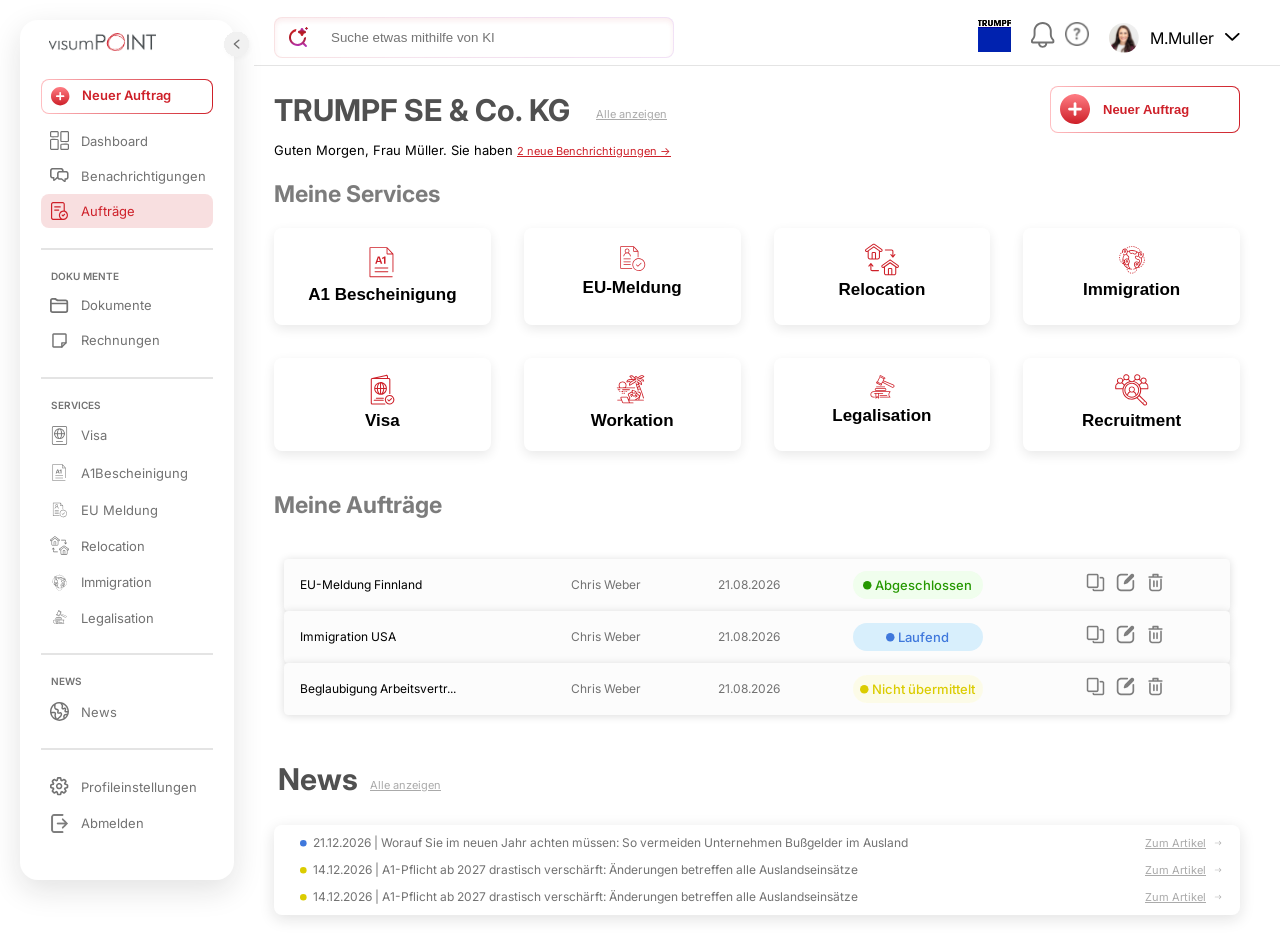
==== commit 8a949a4d: "dashboard icon fix" ====
--- a/index.html
+++ b/index.html
@@ -30,7 +30,7 @@
           <div class="menu-links">
             <ul>
               <li>
-                <a href="/"></a>
+                <a href="/">
                   <img
                     src="./assets/images/dashboard.svg"
                     alt=""
@@ -41,8 +41,7 @@
                     src="./assets/images/dash.svg"
                     alt="dashboard"
                   />
-                  <span class="ss toogle">Dashboard</span></a
-                >
+                  <span class="ss toogle">Dashboard</span></a>
               </li>
               <li>
                 <a href="/">
--- a/assets/css/style.css
+++ b/assets/css/style.css
@@ -679,6 +679,10 @@
 .service:hover{
   box-shadow: 0 0 18px rgba(206, 32, 41, 0.56);
 }
+.service a{
+  color: #000000;
+  text-decoration: none;
+}
 .service p {
   font-family: "work-sans", sans-serif;
   font-size: 17px;
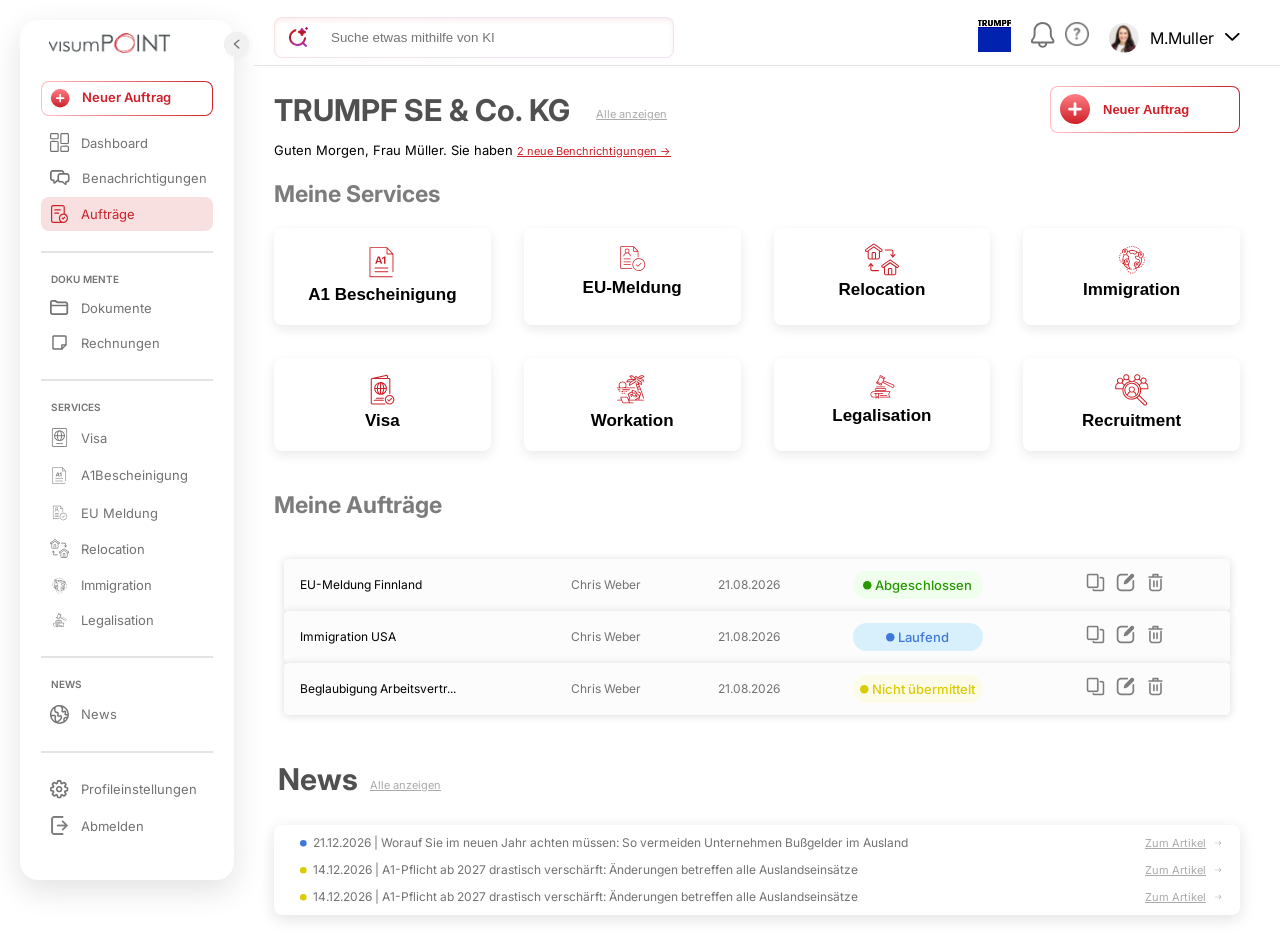
==== commit 9fc8bd6a: "final changes 1 of first 3 pages" ====
--- a/index.html
+++ b/index.html
@@ -48,10 +48,10 @@
                   <img
                     src="./assets/images/messages-red.svg"
                     alt=""
-                    class="red-icon"
-                  />
-                  <img
-                    class="normal-icon"
+                    class="red-icon size"
+                  />
+                  <img
+                    class="normal-icon size"
                     src="./assets/images/messages.svg"
                     alt="dashboard"
                   />
--- a/assets/css/style.css
+++ b/assets/css/style.css
@@ -139,7 +139,7 @@
 
 .logo img {
   padding: 13px 0 0 29px;
-  width: 136px;
+  width: 150px;
 }
 .sidebar .chevron {
   position: absolute;
@@ -178,6 +178,9 @@
 }
 .btn img {
   width: 19px;
+}
+.size{
+  width: 20px !important;
 }
 li {
   list-style: none;
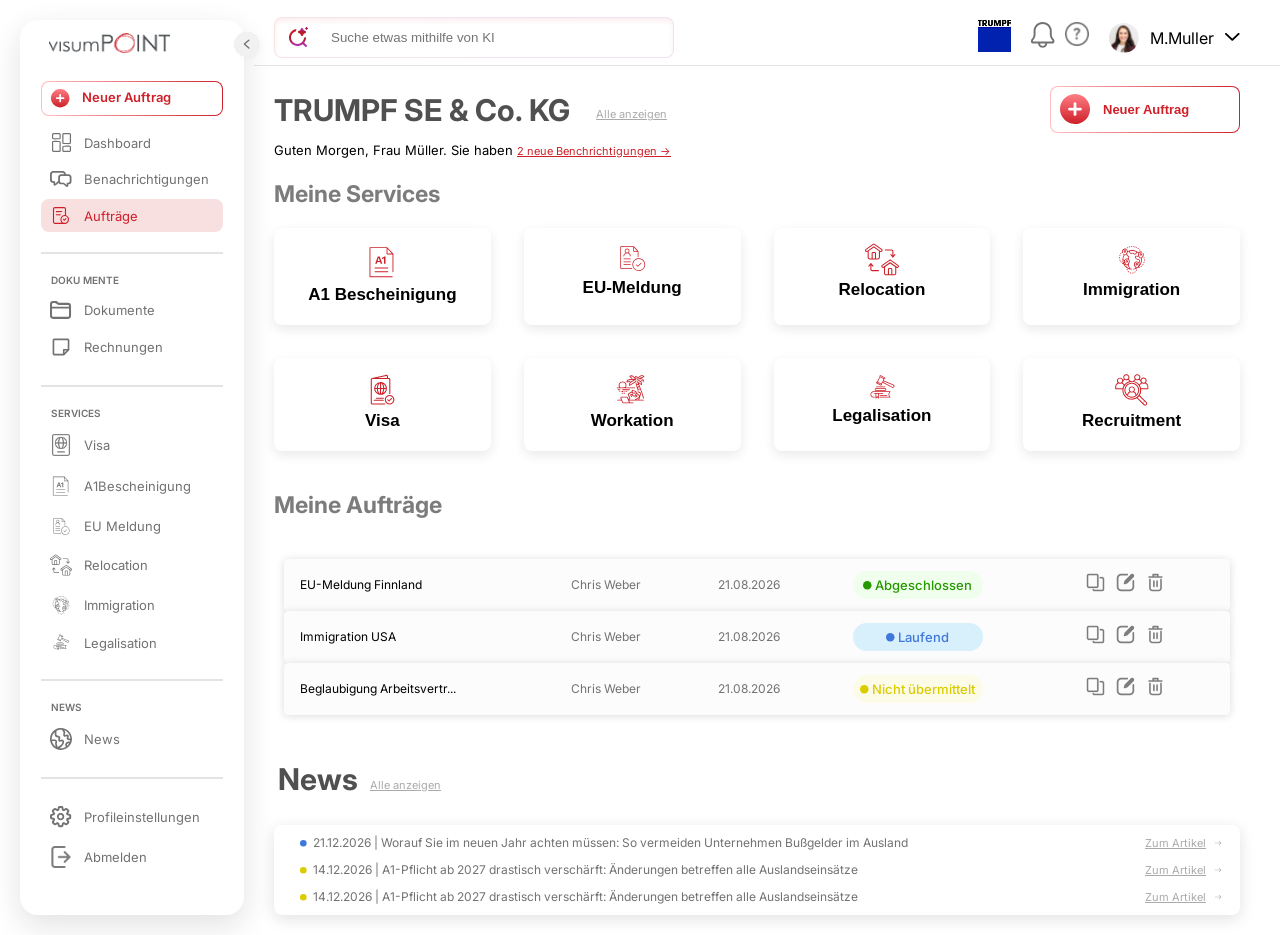
==== commit 215b7588: "changes width" ====
--- a/index.html
+++ b/index.html
@@ -34,10 +34,10 @@
                   <img
                     src="./assets/images/dashboard.svg"
                     alt=""
-                    class="red-icon"
-                  />
-                  <img
-                    class="normal-icon"
+                    class="red-icon size"
+                  />
+                  <img
+                    class="normal-icon size"
                     src="./assets/images/dash.svg"
                     alt="dashboard"
                   />
@@ -63,10 +63,10 @@
                   <img
                     src="./assets/images/checklist-red.svg"
                     alt=""
-                    class="red-icon"
-                  />
-                  <img
-                    class="normal-icon"
+                    class="red-icon size"
+                  />
+                  <img
+                    class="normal-icon size"
                     src="./assets/images/checklist.svg"
                     alt="dashboard"
                   />
--- a/assets/css/style.css
+++ b/assets/css/style.css
@@ -114,14 +114,17 @@
 
 /* side bar css  */
 .parent {
+    max-width: 1800px;
+    margin: 0 auto;
+    position: relative;
   width: 100%;
 }
 .sidebar {
   margin: 20px;
-  position: fixed;
+  position: absolute;
   left: 0;
   transition: 0.3s;
-  width: 214px;
+  width: 224px;
   height: calc(100% - 40px);
   background-color: #ffffff;
   border-radius: 18px;
@@ -180,7 +183,10 @@
   width: 19px;
 }
 .size{
-  width: 20px !important;
+ height: 19px !important;
+ object-fit: contain;
+ object-position: center;
+ /* width: auto !important; */
 }
 li {
   list-style: none;
@@ -218,7 +224,9 @@
 
 
 .menu-links ul li a img {
-  width: 19px;
+  width: 22px;
+   object-fit: contain;
+ object-position: center;
   flex-shrink: 0;
 }
 hr {
@@ -609,7 +617,7 @@
 /* actions */
 .actions {
   display: flex;
-  padding: 14px;
+  padding: 14px 0;
   gap: 10px;
 }
 .actions .icon-t {
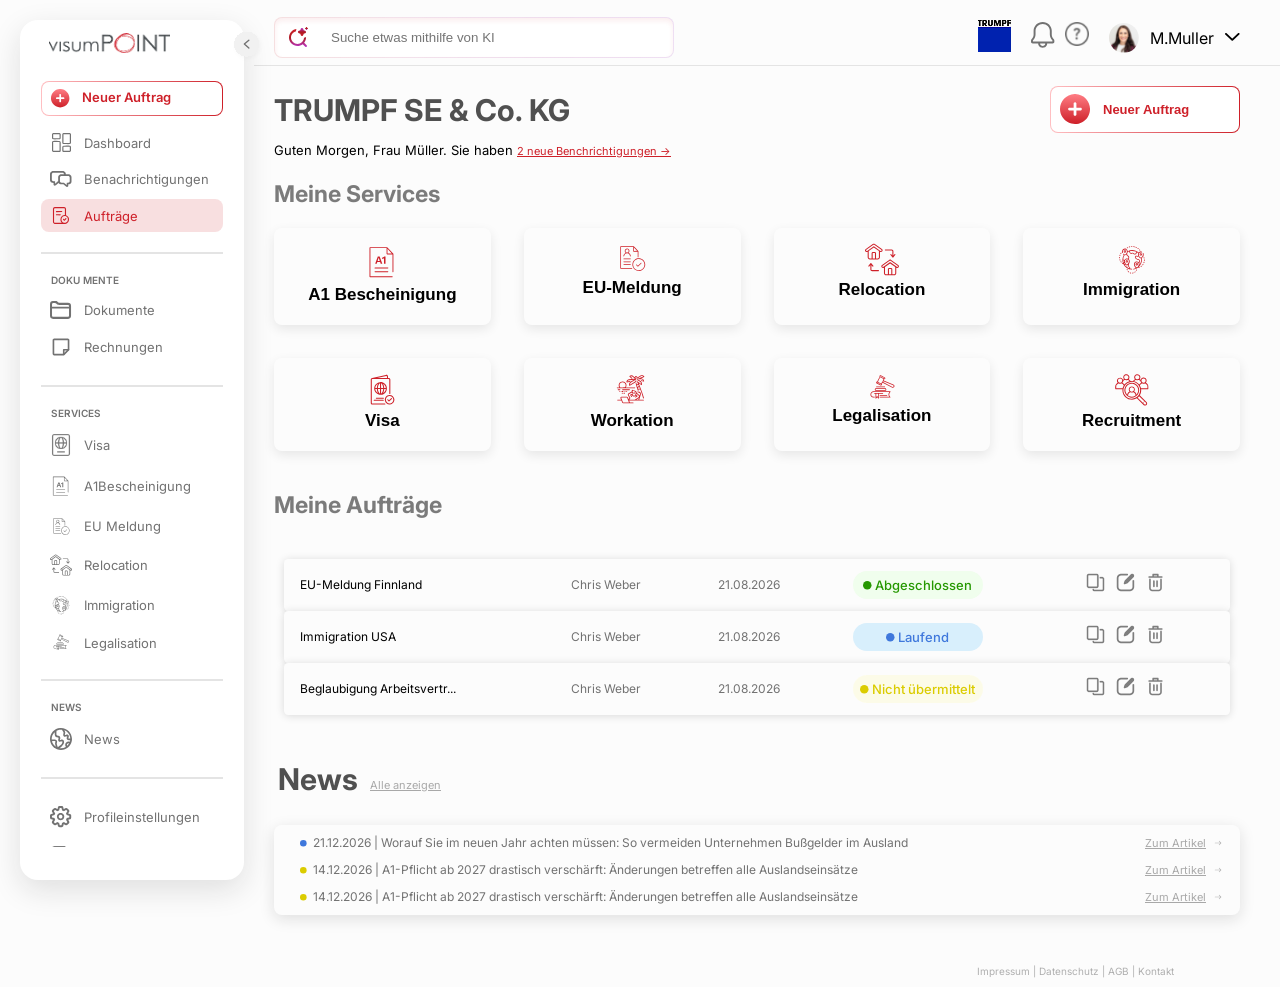
==== commit c11dbfcf: "php functions table and news page" ====
--- a/index.html
+++ b/index.html
@@ -16,9 +16,8 @@
           <div class="close-logo">
             <img src="./assets/images/closelogo.png" alt="logo" />
           </div>
-          <i class="chevron"
-            ><img src="./assets/images/Slider.svg" alt="Image"
-          /></i>
+          <i class="chevron"><img src="./assets/images/Slider.svg"
+              alt="Image" /></i>
         </header>
         <div class="menu">
           <a href="/">
@@ -33,45 +32,37 @@
                 <a href="/">
                   <img
                     src="./assets/images/dashboard.svg"
-                    alt=""
-                    class="red-icon size"
-                  />
+                    alt
+                    class="red-icon size" />
                   <img
                     class="normal-icon size"
                     src="./assets/images/dash.svg"
-                    alt="dashboard"
-                  />
+                    alt="dashboard" />
                   <span class="ss toogle">Dashboard</span></a>
               </li>
               <li>
                 <a href="/">
                   <img
                     src="./assets/images/messages-red.svg"
-                    alt=""
-                    class="red-icon size"
-                  />
+                    alt
+                    class="red-icon size" />
                   <img
                     class="normal-icon size"
                     src="./assets/images/messages.svg"
-                    alt="dashboard"
-                  />
-                  <span class="ss toogle">Benachrichtigungen</span></a
-                >
+                    alt="dashboard" />
+                  <span class="ss toogle">Benachrichtigungen</span></a>
               </li>
               <li>
                 <a href="/" class="active">
                   <img
                     src="./assets/images/checklist-red.svg"
-                    alt=""
-                    class="red-icon size"
-                  />
+                    alt
+                    class="red-icon size" />
                   <img
                     class="normal-icon size"
                     src="./assets/images/checklist.svg"
-                    alt="dashboard"
-                  />
-                  <span class="ss toogle">Aufträge</span></a
-                >
+                    alt="dashboard" />
+                  <span class="ss toogle">Aufträge</span></a>
               </li>
               <hr />
               <p class="menu-title">DOKU <span class="toogle">MENTE</span></p>
@@ -79,123 +70,98 @@
                 <a href="/">
                   <img
                     src="./assets/images/dokumente-red.svg"
-                    alt=""
-                    class="red-icon"
-                  />
+                    alt
+                    class="red-icon" />
                   <img
                     class="normal-icon"
                     src="./assets/images/file.svg"
-                    alt="dashboard"
-                  />
-                  <span class="ss toogle">Dokumente</span></a
-                >
+                    alt="dashboard" />
+                  <span class="ss toogle">Dokumente</span></a>
               </li>
               <li>
                 <a href="/">
                   <img
                     src="./assets/images/NoteBlank-red.svg"
-                    alt=""
-                    class="red-icon"
-                  />
+                    alt
+                    class="red-icon" />
                   <img
                     class="normal-icon"
                     src="./assets/images/NoteBlank.svg"
-                    alt="dashboard"
-                  />
-                  <span class="ss toogle">Rechnungen</span></a
-                >
+                    alt="dashboard" />
+                  <span class="ss toogle">Rechnungen</span></a>
               </li>
               <hr />
               <p class="menu-title">SERVICES</p>
               <li>
-                <a href="/"
-                  ><img
+                <a href="/"><img
                     src="./assets/images/visa-red.svg"
-                    alt=""
-                    class="red-icon"
-                  />
+                    alt
+                    class="red-icon" />
                   <img
                     class="normal-icon"
                     src="./assets/images/visabestimmungen.svg"
-                    alt="dashboard"
-                  />
-                  <span class="ss toogle">Visa</span></a
-                >
+                    alt="dashboard" />
+                  <span class="ss toogle">Visa</span></a>
               </li>
               <li>
                 <a href="/">
                   <img
                     src="./assets/images/a1-red.svg"
-                    alt=""
-                    class="red-icon"
-                  />
+                    alt
+                    class="red-icon" />
                   <img
                     class="normal-icon"
                     src="./assets/images/a1.svg"
-                    alt="dashboard"
-                  />
-                  <span class="ss toogle">A1Bescheinigung</span></a
-                >
+                    alt="dashboard" />
+                  <span class="ss toogle">A1Bescheinigung</span></a>
               </li>
               <li>
                 <a href="/">
                   <img
                     src="./assets/images/eu-meldung-red.svg"
-                    alt=""
-                    class="red-icon"
-                  />
+                    alt
+                    class="red-icon" />
                   <img
                     class="normal-icon"
                     src="./assets/images/eu-meldung.svg"
-                    alt="dashboard"
-                  />
-                  <span class="ss toogle">EU Meldung</span></a
-                >
+                    alt="dashboard" />
+                  <span class="ss toogle">EU Meldung</span></a>
               </li>
               <li>
                 <a href="/">
                   <img
                     src="./assets/images/relocation-red.svg"
-                    alt=""
-                    class="red-icon"
-                  />
+                    alt
+                    class="red-icon" />
                   <img
                     class="normal-icon"
                     src="./assets/images/relocation.svg"
-                    alt="dashboard"
-                  />
-                  <span class="ss toogle">Relocation</span></a
-                >
+                    alt="dashboard" />
+                  <span class="ss toogle">Relocation</span></a>
               </li>
               <li>
                 <a href="/">
                   <img
                     src="./assets/images/immigration-red.svg"
-                    alt=""
-                    class="red-icon"
-                  />
+                    alt
+                    class="red-icon" />
                   <img
                     class="normal-icon"
                     src="./assets/images/immigration.svg"
-                    alt="dashboard"
-                  />
-                  <span class="ss toogle">Immigration</span></a
-                >
+                    alt="dashboard" />
+                  <span class="ss toogle">Immigration</span></a>
               </li>
               <li>
                 <a href="/">
                   <img
                     src="./assets/images/legalisation-red.svg"
-                    alt=""
-                    class="red-icon"
-                  />
+                    alt
+                    class="red-icon" />
                   <img
                     class="normal-icon"
                     src="./assets/images/legalisation.svg"
-                    alt="dashboard"
-                  />
-                  <span class="ss toogle">Legalisation</span></a
-                >
+                    alt="dashboard" />
+                  <span class="ss toogle">Legalisation</span></a>
               </li>
               <hr />
               <p class="menu-title">NEWS</p>
@@ -203,16 +169,13 @@
                 <a href="/">
                   <img
                     src="./assets/images/news-red.svg"
-                    alt=""
-                    class="red-icon"
-                  />
+                    alt
+                    class="red-icon" />
                   <img
                     class="normal-icon"
                     src="./assets/images/news.svg"
-                    alt="dashboard"
-                  />
-                  <span class="ss toogle">News</span></a
-                >
+                    alt="dashboard" />
+                  <span class="ss toogle">News</span></a>
               </li>
             </ul>
             <hr />
@@ -221,31 +184,25 @@
                 <a href="/">
                   <img
                     src="./assets/images/settings-red.svg"
-                    alt=""
-                    class="red-icon"
-                  />
+                    alt
+                    class="red-icon" />
                   <img
                     class="normal-icon"
                     src="./assets/images/einstellungen.svg"
-                    alt="dashboard"
-                  />
-                  <span class="ss toogle">Profileinstellungen</span></a
-                >
+                    alt="dashboard" />
+                  <span class="ss toogle">Profileinstellungen</span></a>
               </li>
               <li>
                 <a href="/">
                   <img
                     src="./assets/images/logout-red.svg"
-                    alt=""
-                    class="red-icon"
-                  />
+                    alt
+                    class="red-icon" />
                   <img
                     class="normal-icon"
                     src="./assets/images/logout1.svg"
-                    alt="dashboard"
-                  />
-                  <span class="ss toogle">Abmelden</span></a
-                >
+                    alt="dashboard" />
+                  <span class="ss toogle">Abmelden</span></a>
               </li>
             </ul>
           </div>
@@ -260,14 +217,12 @@
             <img
               class="s-img"
               src="./assets/images/Search-icon.svg"
-              alt="search"
-            />
+              alt="search" />
             <input
               id="searchInput"
               class="search-field"
               type="text"
-              placeholder="Suche etwas mithilfe von KI"
-            />
+              placeholder="Suche etwas mithilfe von KI" />
           </div>
           <div class="info flex">
             <div class="trumf">
@@ -276,24 +231,21 @@
               </a>
             </div>
             <div class="info-icons flex">
-              <a href="/"
-                ><img src="./assets/images/Glocke.svg" alt="bell"
-              /></a>
+              <a href="/"><img src="./assets/images/Glocke.svg"
+                  alt="bell" /></a>
               <a href="/"><img src="./assets/images/FAQ.svg" alt="faq" /></a>
             </div>
             <div
               class="info-bar flex"
               role="button"
               tabindex="0"
-              aria-label="Open profile menu"
-            >
+              aria-label="Open profile menu">
               <img class="frame" src="./assets/images/Frame.svg" alt="frame" />
               <p>M.Muller</p>
               <img
                 class="chev"
                 src="./assets/images/Pfeil-unten.svg"
-                alt="chevron"
-              />
+                alt="chevron" />
               <div class="profile-dropdown">
                 <a href="./trump.html">Mein Profil</a>
                 <a href="/">Profileinstellungen</a>
@@ -309,7 +261,7 @@
             <div class="flex">
               <div class="immi-text flex">
                 <p>TRUMPF SE & Co. KG</p>
-                <a href="/">Alle anzeigen</a>
+                <!-- <a href="/">Alle anzeigen</a> -->
               </div>
               <div class="immi-btn">
                 <a href="/">
@@ -332,49 +284,49 @@
           <div class="services flex">
             <div class="service">
               <a href="/">
-                <img src="./assets/images/a1r.svg" alt="" />
+                <img src="./assets/images/a1r.svg" alt />
                 <p>A1 Bescheinigung</p>
               </a>
             </div>
             <div class="service">
               <a href="/">
-                <img src="./assets/images/eu-meldungr.svg" alt="" />
+                <img src="./assets/images/eu-meldungr.svg" alt />
                 <p>EU-Meldung</p>
               </a>
             </div>
             <div class="service">
               <a href="/">
-                <img src="./assets/images/relocationr.svg" alt="" />
+                <img src="./assets/images/relocationr.svg" alt />
                 <p>Relocation</p>
               </a>
             </div>
             <div class="service">
               <a href="/">
-                <img src="./assets/images/immigrationr.svg" alt="" />
+                <img src="./assets/images/immigrationr.svg" alt />
                 <p>Immigration</p>
               </a>
             </div>
             <div class="service">
               <a href="/">
-                <img src="./assets/images/visa.svg" alt="" />
+                <img src="./assets/images/visa.svg" alt />
                 <p>Visa</p>
               </a>
             </div>
             <div class="service">
               <a href="/">
-                <img src="./assets/images/workation.svg" alt="" />
+                <img src="./assets/images/workation.svg" alt />
                 <p>Workation</p>
               </a>
             </div>
             <div class="service">
               <a href="/">
-                <img src="./assets/images/legalisationr.svg" alt="" />
+                <img src="./assets/images/legalisationr.svg" alt />
                 <p>Legalisation</p>
               </a>
             </div>
             <div class="service">
               <a href="/">
-                <img src="./assets/images/recruitment.svg" alt="" />
+                <img src="./assets/images/recruitment.svg" alt />
                 <p>Recruitment</p>
               </a>
             </div>
@@ -400,21 +352,17 @@
                   <td>
                     <div class="actions">
                       <a href="#">
-                        <i class="icon-t"
-                          ><img
+                        <i class="icon-t"><img
                             src="./assets/images/duplicate.svg"
-                            alt="duplicate"
-                        /></i>
-                      </a>
-                      <a href="#">
-                        <i class="icon-t"
-                          ><img src="./assets/images/edit.svg" alt="edit"
-                        /></i>
-                      </a>
-                      <a href="#">
-                        <i class="icon-t"
-                          ><img src="./assets/images/delete.svg" alt="delete"
-                        /></i>
+                            alt="duplicate" /></i>
+                      </a>
+                      <a href="#">
+                        <i class="icon-t"><img src="./assets/images/edit.svg"
+                            alt="edit" /></i>
+                      </a>
+                      <a href="#">
+                        <i class="icon-t"><img src="./assets/images/delete.svg"
+                            alt="delete" /></i>
                       </a>
                     </div>
                   </td>
@@ -433,21 +381,17 @@
                   <td>
                     <div class="actions">
                       <a href="#">
-                        <i class="icon-t"
-                          ><img
+                        <i class="icon-t"><img
                             src="./assets/images/duplicate.svg"
-                            alt="duplicate"
-                        /></i>
-                      </a>
-                      <a href="#">
-                        <i class="icon-t"
-                          ><img src="./assets/images/edit.svg" alt="edit"
-                        /></i>
-                      </a>
-                      <a href="#">
-                        <i class="icon-t"
-                          ><img src="./assets/images/delete.svg" alt="delete"
-                        /></i>
+                            alt="duplicate" /></i>
+                      </a>
+                      <a href="#">
+                        <i class="icon-t"><img src="./assets/images/edit.svg"
+                            alt="edit" /></i>
+                      </a>
+                      <a href="#">
+                        <i class="icon-t"><img src="./assets/images/delete.svg"
+                            alt="delete" /></i>
                       </a>
                     </div>
                   </td>
@@ -466,21 +410,17 @@
                   <td>
                     <div class="actions">
                       <a href="#">
-                        <i class="icon-t"
-                          ><img
+                        <i class="icon-t"><img
                             src="./assets/images/duplicate.svg"
-                            alt="duplicate"
-                        /></i>
-                      </a>
-                      <a href="#">
-                        <i class="icon-t"
-                          ><img src="./assets/images/edit.svg" alt="edit"
-                        /></i>
-                      </a>
-                      <a href="#">
-                        <i class="icon-t"
-                          ><img src="./assets/images/delete.svg" alt="delete"
-                        /></i>
+                            alt="duplicate" /></i>
+                      </a>
+                      <a href="#">
+                        <i class="icon-t"><img src="./assets/images/edit.svg"
+                            alt="edit" /></i>
+                      </a>
+                      <a href="#">
+                        <i class="icon-t"><img src="./assets/images/delete.svg"
+                            alt="delete" /></i>
                       </a>
                     </div>
                   </td>
@@ -536,6 +476,12 @@
               </div>
             </div>
           </div>
+          <div class="quick-links inter">
+            <a href="/">Impressum </a> | <a href="/">Datenschutz </a> | <a
+              href="/">AGB </a> | <a
+              href="/">Kontakt
+            </a>
+          </div>
         </div>
       </div>
     </div>
--- a/assets/css/style.css
+++ b/assets/css/style.css
@@ -7,6 +7,7 @@
   box-sizing: border-box;
 }
 body {
+   background-color: #FCFCFC;
   font-family: "Inter", sans-serif !important;
 }
 .flex {
@@ -114,18 +115,18 @@
 
 /* side bar css  */
 .parent {
-    max-width: 1800px;
-    margin: 0 auto;
+    
+    
     position: relative;
   width: 100%;
 }
 .sidebar {
   margin: 20px;
-  position: absolute;
+  position: fixed;
   left: 0;
   transition: 0.3s;
   width: 224px;
-  height: calc(100% - 40px);
+  height: calc(100vh - 40px);
   background-color: #ffffff;
   border-radius: 18px;
   box-shadow: 0 10px 30px #16161620;
@@ -242,6 +243,7 @@
   padding-left: 10px;
 }
 .container {
+    
   margin-left: 254px;
   width: calc(100% - 254px);
   transition: 0.3s;
@@ -253,6 +255,8 @@
   border-bottom: 1px solid #e4e4e4;
 }
 .container-content {
+ height: 100vh;
+    max-width: 1600px;
   padding: 0 40px 0 20px;
 }
 .search-field {
@@ -488,7 +492,7 @@
 }
 .table-container {
   padding: 20px 0;
-  overflow-y: auto; /* vertical scroll */
+  overflow-y: unset; /* vertical scroll */
   overflow-x: auto;
   -webkit-overflow-scrolling: touch;
 }
@@ -708,7 +712,597 @@
 .menu .btn{
   white-space: nowrap;
 }
-
+/* profile page css start  */
+.sans{
+  font-family: work-sans, sans-serif;
+}
+.profile-container{
+  display: grid;
+  grid-template-columns: 2fr 3fr;
+  column-gap: 48px;
+}
+.profile-content{
+  display: flex;
+  flex-direction: column;
+  gap:36px ;
+
+}
+.profile-pic img{
+  height: 152px;
+  border-radius: 50%;
+}
+.profile-pic{
+  width: 100%;
+  text-align: center;
+  padding: 20px;
+  border-radius: 10px;
+  box-shadow: 7px 8px 35px -6px  #0000000f;
+}
+.p-name{
+  font-size: 20px;
+  font-weight: 700;
+  line-height: 150%;
+  color: #000000;
+  padding-top: 10px;
+}
+.p-mail{
+  font-size: 12px;
+  
+  line-height: 150%;
+  color: #919191;
+}
+.profile-data{
+  border-radius: 10px;
+  box-shadow: 7px 8px 35px -6px  #0000000f;
+  padding: 40px 30px 20px 30px;
+  display: flex;
+  flex-direction: column;
+  gap: 5px;
+  /* width: 100%; */
+}
+.data-h{
+   font-size: 20px;
+  font-weight: 700;
+  line-height: 150%;
+  color: #000000;
+  padding-bottom: 30px;
+}
+.data-d{
+  width: 100%;
+}
+.th{
+  width: 35%;
+  font-size: 14px;
+  font-weight:700;
+  color: #000000;
+  line-height: 150%;
+}
+.td{
+  font-size: 14px;
+width: 65%;
+  color: #000000;
+  line-height: 150%;
+  padding-left: 10px ;
+}
+.radio{
+  margin-top: 50px;
+}
+.switch{
+  position: relative;
+  display: inline-block;
+  width: 52px;
+  height: 20px;
+  margin-left: 7px;
+}
+
+.switch input{
+  opacity: 0;
+  width: 0;
+  height: 0;
+}
+
+.slider{
+  position: absolute;
+  cursor: pointer;
+  background-color: #dcdcdc;
+  border-radius: 34px;
+  top: 0;
+  left: 0;
+  right: 0;
+  bottom: 0;
+  transition: 0.3s;
+}
+
+.slider::before{
+  content: "";
+  position: absolute;
+  height: 18px;
+  width: 18px;
+  left: 1px;
+  top: 1px;
+  /* bottom: 1px; */
+  background: white;
+  border-radius: 50%;
+  transition: 0.3s;
+}
+
+input:checked + .slider{
+  background-color: #4CAF50;
+}
+
+input:checked + .slider::before{
+  transform: translateX(24px);
+}
+.profile-form{
+  border-radius: 10px;
+  box-shadow: 7px 8px 35px -6px  #0000000f;
+  padding: 30px;
+}
+.pro{
+  gap: 30px;
+  align-items: center;
+}
+.inputs-p{
+  width: 100%;
+  margin-bottom: 20px;
+  position: relative;
+}
+.label-p{
+  display: flex;
+  flex-direction: column;
+  gap:8px;
+  color: #404D61;
+  line-height: 150%;
+  font-weight: 500;
+}
+.input-field-p{
+  font-size: 12px;
+  padding: 10px 12px;
+  border: 1px solid #E1E3E6;
+  border-radius: 6px;
+  width: 100%;}
+  .spei{
+    padding: 12px;
+    background-color: #D42E2A;
+    width: 100%;
+    text-align: center;
+    color: #fff;
+    font-size: 12px;
+    font-weight: 700;
+    border: none;
+    text-decoration: underline;
+    border-radius: 5px;
+    cursor: pointer;
+  }
+  .ver{
+    color: #CE2029;
+    font-size: 14px;
+    font-weight: 500;
+    text-decoration: underline;
+  }
+  .andern{
+    font-size: 20px;
+  font-weight: 700;
+  line-height: 150%;
+  color: #000000;
+  margin-bottom: 20px;
+  }
+.chev-down{
+  height: 5px;
+  position: absolute;
+  right: 0;
+
+  margin: 17px 17px 12px 0;
+}
+/* upload page css  */
+.uploads-container{
+display: grid;
+grid-template-columns: 3fr 2fr;
+column-gap: 40px;
+}
+.uploads-content{
+  padding: 30px;
+  border-radius: 10px;
+  box-shadow: 7px 8px 35px -6px  #0000000f;
+}
+.drag{
+    position: relative;
+  padding: 20px;
+  border-radius: 15px;
+  text-align: center;
+  padding: 30px 0;
+ 
+}
+.drag::before{
+  content: "";
+  position: absolute;
+  inset: 0;
+  border-radius: 15px;
+  padding: 2px;
+  background:
+    repeating-linear-gradient(90deg,#D8DAEB 0 4px,transparent 4px 10px) top,
+    repeating-linear-gradient(90deg,#D8DAEB 0 4px,transparent 4px 10px) bottom,
+    repeating-linear-gradient(0deg,#D8DAEB 0 4px,transparent 4px 10px) left,
+    repeating-linear-gradient(0deg,#D8DAEB 0 4px,transparent 4px 10px) right;
+
+  background-size: 100% 2px,100% 2px,2px 100%,2px 100%;
+  background-repeat: no-repeat;
+}
+.drag img{
+  height: 72px;
+}
+.drag img,.drag-format{
+padding-bottom: 24px;
+}
+.up-t{
+  padding: 10px 0;
+  color: #85878D;
+  font-size: 13px;
+}
+.drag-h{
+  padding-bottom: 11px;
+  font-size: 17px;
+  line-height: 100%;
+  font-weight: 500;
+  color: #101111;
+}
+.drag-format{
+  font-size: 13px;
+  line-height: 150%;
+  color: #7D7D7D;
+}
+.drag-btn{
+  background-color: #ffffff;
+  border:1px solid #CE2029 ;
+  border-radius: 10px;
+  padding:9px 15px ;
+  font-size: 13px;
+  font-weight:600;
+}
+.s-icon img{
+  height: 24px;
+}
+.s-files{
+  margin-top: 11px;
+  border: 1px solid #D5D3E0;
+  border-radius: 10px;
+  padding: 10px 10px 10px 15px;
+  align-items: center;
+  width: 100%;
+}
+.file-details{
+  padding-left: 20px;
+  width: 100%;
+}
+.percent img{
+  height: 19px;
+}
+.bin img{
+  height: 19px;
+}
+.bin{
+  border: 1px solid #D5D3E0;
+  border-radius: 10px;
+  padding: 8px;
+  
+}
+.percent{
+  padding-top: 5px;
+  align-items: center;
+  font-size: 13px;
+    line-height: 100%;
+    color: #949FB1;
+    word-spacing: 5px;
+}
+.file-name{
+  font-size: 15px;
+  font-weight: 600;
+  line-height: 100%;
+}
+.selected{
+  padding-top:20px ;
+  font-size: 17px;
+  font-weight: 600;
+  line-height: 100%;
+}
+.upload-check{
+  padding-left: 17px;
+}
+.check-inner input[type="checkbox"]{
+  width: 25px;
+  height: 25px;
+  cursor: pointer;
+  border-radius: 10px;
+  border: transparent;
+}
+.check-inner{
+  align-items: center;
+}
+.form-check{
+  padding: 19px 0;
+  justify-content: space-between;
+  align-items: center;
+}
+.order-no{
+  color: #E1E3E6;
+  padding: 9px 12px;
+  border-radius: 6px;
+  border: 1px solid #E1E3E6;
+}
+.hoch{
+    padding: 12px;
+    background-color: #D42E2A;
+    width: 100%;
+    text-align: center;
+    color: #fff;
+    font-size: 14px;
+    font-weight: 700;
+    border: none;
+    text-decoration: underline;
+    border-radius: 10px;
+    cursor: pointer;
+  }
+  .uploads-option{
+    padding: 20px 24px;
+    box-shadow: 7px 8px 35px -6px  #0000000f;
+    border-radius: 22px;
+  }
+  .opt-h{
+    font-size: 14px;
+    padding-bottom: 20px;
+    line-height: 100%;
+    color: #000000;
+    font-weight: 600;
+  }
+  
+  .rdot{
+    font-size: 19px;
+    font-weight: 900;
+    color: #ce2029;
+    padding-right: 6px;
+  }
+  .opt-para{
+    font-size: 14px;
+    line-height: 210%;
+    color: #000000;
+    padding-bottom: 30px;
+  }
+  /* news page css  */
+  .news-container{
+    display: grid;
+    grid-template-columns: 3fr 2fr;
+    
+  }
+  .news-60{
+    display: flex;
+    flex-direction: column;
+    gap: 24px;
+  }
+  .news-content{
+    border: 1px solid transparent;
+    background: 
+    linear-gradient(#fff, #fff) padding-box,
+    linear-gradient(#bfbfbf87 0%, #d4d4d491 15%, #ffffff)border-box;
+    box-shadow: 7px 8px 35px -6px  #0000000f;
+    padding: 19px 30px;
+    border-radius: 22px;
+    display: flex;
+    flex-direction: column;
+    gap: 20px;
+  }
+  .heading{
+    font-size: 16px;
+    font-weight: 700;
+    line-height: 150%;
+    color: #000000;
+  }
+  .news-head{
+    justify-content: space-between;
+  }
+  .date{
+    padding-left: 30px;
+    font-size: 13px;
+    line-height: 150%;
+    color: #85878D;
+  }
+  .n-para{
+    font-size: 13px;
+    line-height: 150%;
+    color: #000000;
+  }
+  .news-chev{
+    display: flex;
+    align-items: center;
+  }
+  .news-chev a{
+    font-size: 14px;
+    line-height: 150%;
+    color: #ce2029;
+    text-decoration: none;
+    /* padding-right: 10px; */
+  }
+  .news-chev img{
+    height: 6px;
+    margin-left: 10px;
+  }
+  .quick-links{
+    padding: 30px 66px 10px 0;
+    text-align: right;
+    font-size: 10px;
+     color: #AFAFAF;
+  }
+  .quick-links a{
+    font-size: 10px;
+     color: #AFAFAF;
+  }
+  /* news expand css  */
+  .news-text{
+  overflow: hidden;
+  max-height: 60px;   /* height for ~7-8 lines */
+  transition: max-height 0.4s ease;
+}
+
+.news-text.expand{
+  max-height: 1000px; /* big value for full text */
+  transition: max-height 0.3s ease;
+}
+/* table popup  */
+.table-container {
+    position: relative;
+}
+
+.column-toggle-trigger {
+    cursor: pointer;
+    user-select: none;
+    display: inline-flex;
+    align-items: center;
+    gap: 4px;
+}
+
+.column-popup {
+    position: absolute;
+    top: 45px;
+    right: 10px;
+    background: #FCFCFC;
+    border: 1px solid #d1d5db;
+    border-radius: 8px;
+    box-shadow: 0 10px 25px rgba(0,0,0,0.15);
+    width: 260px;
+    max-height: 350px;
+    overflow-y: auto;
+    z-index: 1000;
+    padding: 12px 0;
+    display: none !important;
+    font-family: system-ui, -apple-system, 'Segoe UI', Roboto, sans-serif;
+}
+
+.column-popup.show {
+    display: block !important;
+}
+
+.relative{
+  position: relative;
+}
+
+.popup-header {
+    padding: 8px 16px 10px;
+    border-bottom: 1px solid #e5e7eb;
+    font-weight: 600;
+    color: #1f2937;
+    display: flex;
+    justify-content: space-between;
+    align-items: center;
+    font-size: 0.95rem;
+}
+
+.popup-header button {
+    background: none;
+    border: none;
+    font-size: 1.2rem;
+    cursor: pointer;
+    color: #6b7280;
+    padding: 0 4px;
+    line-height: 1;
+}
+
+.popup-header button:hover {
+    color: #111827;
+}
+
+.column-list {
+    list-style: none;
+    margin: 0;
+    padding: 8px 0;
+}
+
+.column-list li {
+    padding: 8px 16px;
+    display: flex;
+    align-items: center;
+    gap: 10px;
+    transition: background 0.1s;
+    font-size: 0.9rem;
+    color: #374151;
+}
+
+.column-list li:hover {
+    background: #f3f4f6;
+}
+
+.column-list input[type="checkbox"] {
+    width: 16px;
+    height: 16px;
+    accent-color: #2563eb;
+    margin: 0;
+    cursor: pointer;
+}
+
+.column-list label {
+    cursor: pointer;
+    flex: 1;
+}
+
+.popup-actions {
+    padding: 12px 16px;
+    border-top: 1px solid #e5e7eb;
+    display: flex;
+    justify-content: space-between;
+}
+
+.popup-actions button {
+    padding: 6px 16px;
+    border-radius: 6px;
+    cursor: pointer;
+    font-size: 0.9rem;
+}
+
+.popup-actions button[type="button"] {
+    background: none;
+    border: 1px solid #d1d5db;
+    color: #374151;
+}
+
+.popup-actions button[type="button"]:hover {
+    background: #f3f4f6;
+}
+
+.popup-actions button[type="submit"] {
+    background: #2563eb;
+    border: none;
+    color: white;
+}
+
+.popup-actions button[type="submit"]:hover {
+    background: #1d4ed8;
+}
+/* table php  */
+/* .column-popup{
+position:absolute;
+right:40px;
+top:320px;
+background:white;
+padding:15px;
+border-radius:10px;
+box-shadow:0 10px 20px rgba(0,0,0,0.15);
+display:none;
+z-index:999;
+} */
+
+.column-popup label{
+display:block;
+margin-bottom:8px;
+font-size:14px;
+}
+
+.column-popup button{
+margin-top:10px;
+padding:6px 12px;
+border:none;
+background:#000;
+color:white;
+border-radius:6px;
+cursor:pointer;
+}
 @media (max-width: 1200px) {
   .services {
     grid-template-columns: repeat(3, minmax(0, 1fr));
@@ -719,13 +1313,23 @@
   .services {
     grid-template-columns: repeat(2, minmax(0, 1fr));
   }
+  .uploads-container,.news-container,.profile-container{
+    grid-template-columns: 1fr;
+  }
 }
 
 @media (max-width: 576px) {
   .services {
     grid-template-columns: 1fr;
   }
-}
+  .profile-form{
+    padding: 10px;
+  }
+  .pro{
+    gap: 10px;
+  }
+}
+
 
 @media (min-width: 768px) {
   
